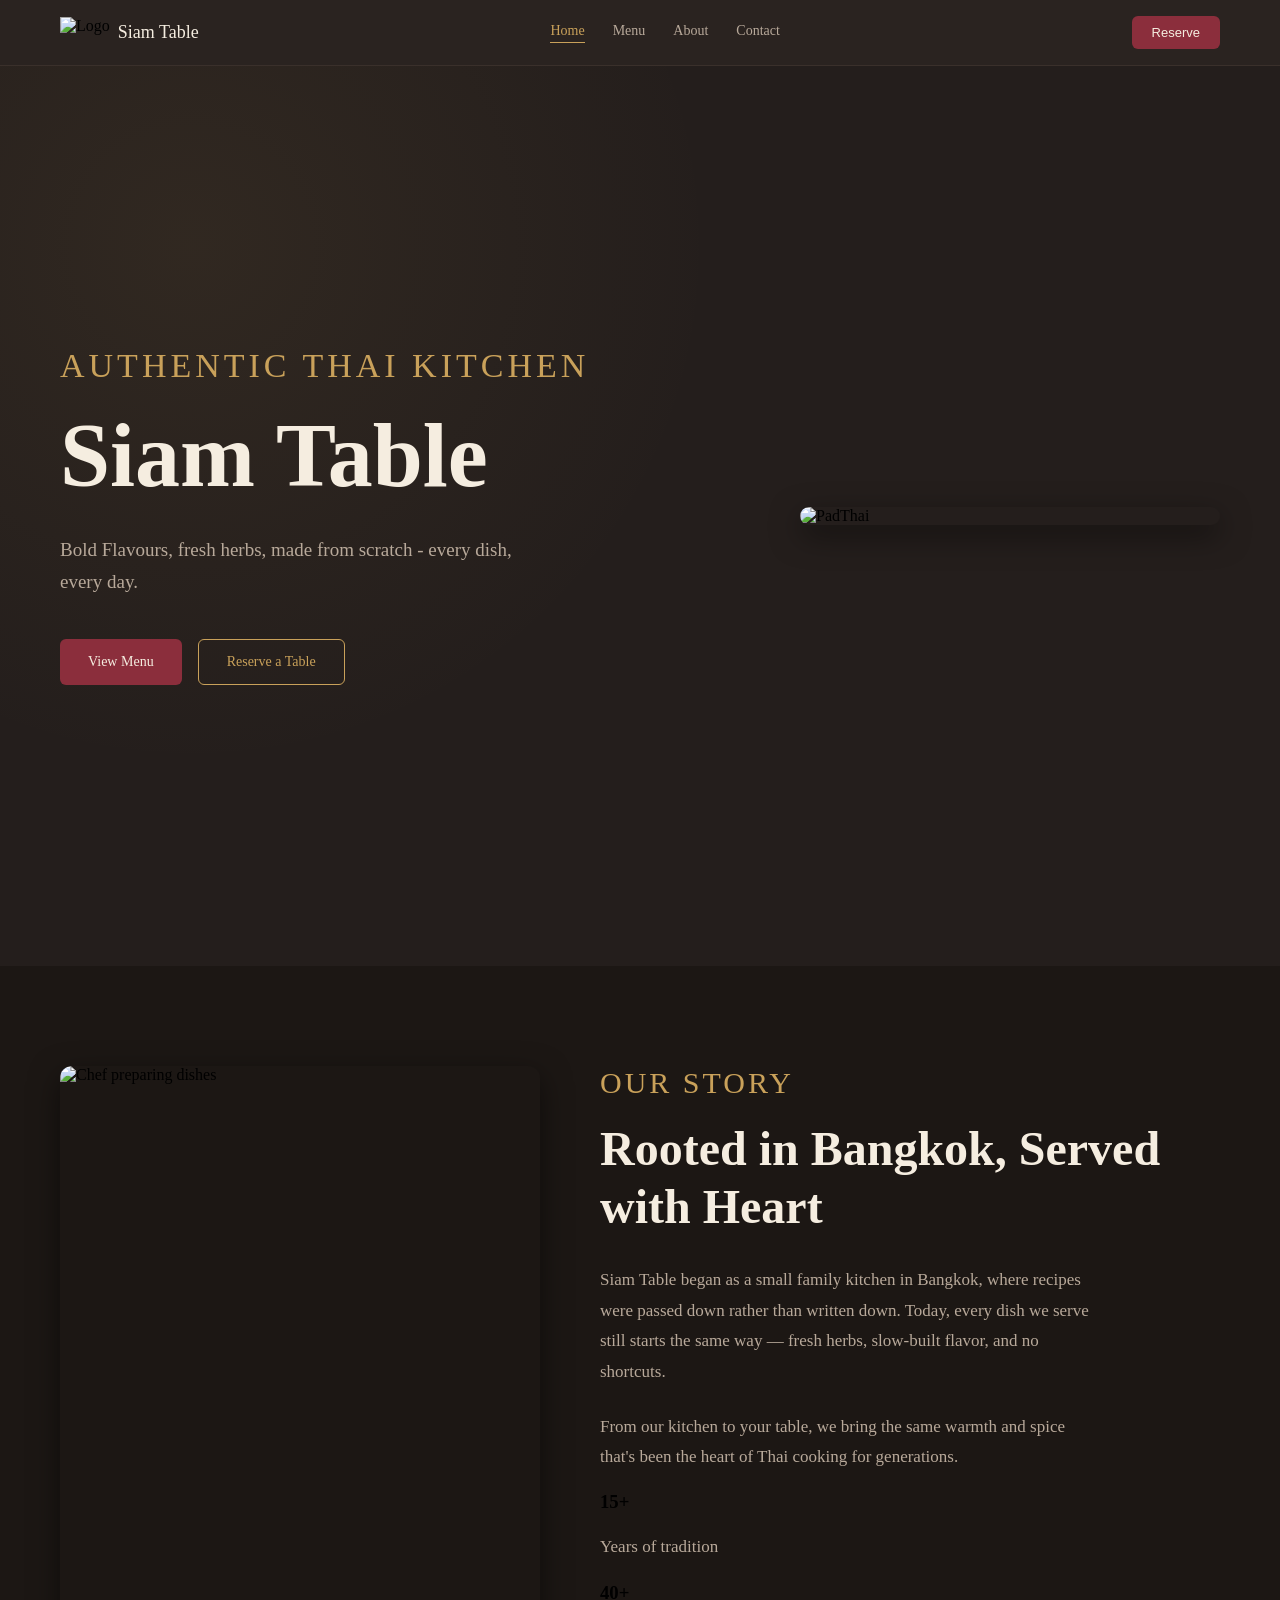
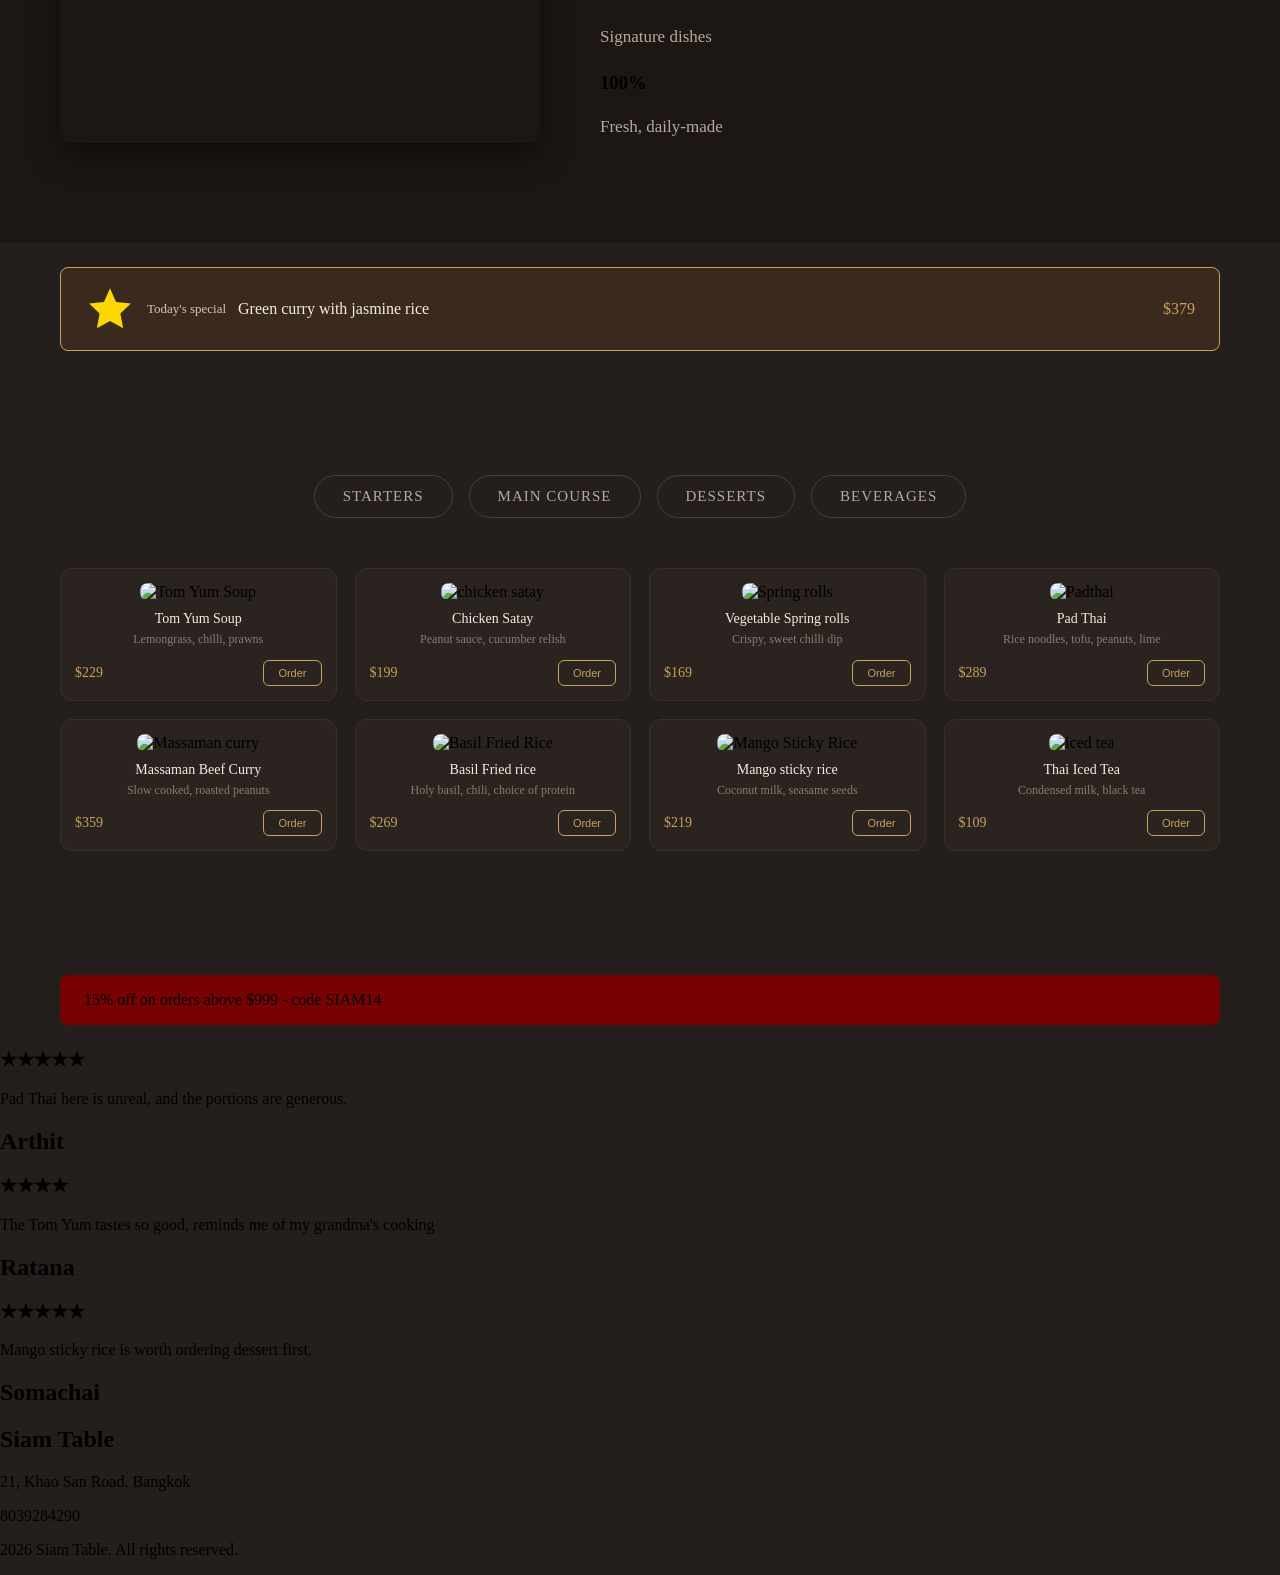
==== index.html @ a99e713a "Rename Skeleton.html to index.html" ====
<!DOCTYPE html>
<html lang="en">
<head>
    <meta charset="UTF-8">
    <meta name="viewport" content="width=device-width, initial-scale=1.0">
    <title>Siam Table</title>
    <link rel="stylesheet" href="style.css">
      <link rel="stylesheet" href="https://cdn.jsdelivr.net/npm/@tabler/icons-webfont@latest/tabler-icons.min.css">
      
</head>

<body>
    <header class="top-ribbon">
    <div class="logo">
    <img src="Logo.png" alt="Logo" class="logo-img">
    <span>Siam Table</span>
  </div>

  <nav class="nav-links">
    <a href="#homepage" class="active">Home</a>
    <a href="#Menu">Menu</a>
    <a href="#about">About</a>
    <a href="#contact">Contact</a>
  </nav>

  <button class="reserve-btn">Reserve</button>
</header>
    <section id="homepage" class="homepage-section">
    <div class="homepage-content">
       <h2>Authentic Thai Kitchen</h2>
    <h1>Siam Table</h1>
    <p>Bold Flavours, fresh herbs, made from scratch -
         every dish, every day.</p>
    <div class="CTA-buttons">
    <button class="View">View Menu</button>
    <button class="reservation">Reserve a Table</button>
    </div>
    </div>
    <div class="homepage-image">
    <img src="Padthai.jpg" alt="PadThai" class="Padthai-img">
    </div>
   </section>

   <section id="about" class="about-section">
    <div class="about-image">
        <img src="" alt="Chef preparing dishes" class="about-img">
    </div>
    <div class="about-content">
        <h2>Our Story</h2>
        <h1>Rooted in Bangkok, Served with Heart</h1>
        <p>
      Siam Table began as a small family kitchen in Bangkok, where recipes
      were passed down rather than written down. Today, every dish we serve
      still starts the same way — fresh herbs, slow-built flavor, and no
      shortcuts.
    </p>
    <p>
      From our kitchen to your table, we bring the same warmth and spice
      that's been the heart of Thai cooking for generations.
    </p>

    <div class="about-stats">
      <div class="stat">
        <h3>15+</h3>
        <p>Years of tradition</p>
      </div>
      <div class="stat">
        <h3>40+</h3>
        <p>Signature dishes</p>
      </div>
      <div class="stat">
        <h3>100%</h3>
        <p>Fresh, daily-made</p>
      </div>
    </div>
  </div>
</section>
    </div>
   </section>
<section id="specials" class="specials-section">
     <svg width="50" height="50" viewBox="0 0 24 24" fill="gold" xmlns="http://www.w3.org/2000/svg">
  <path d="M12 2L14.9 8.6L22 9.3L17 14.1L18.3 21.2L12 17.8L5.7 21.2L7 14.1L2 9.3L9.1 8.6L12 2Z"/>
</svg>
<h2>Today's special</h2>
<h2>Green curry with jasmine rice</h2>
<h2>$379</h2>
</section>

<section id="Menu" class="Menu-section">
    
    <div class="menu-tabs">
    <button>Starters</button>
    <button>Main course</button>
    <button>Desserts</button>
    <button>Beverages</button>
    </div>
   
    <div class="menu-grid">
    <article class="food-card">
    <img src="https://thai-foodie.com/wp-content/uploads/2025/02/chicken-tom-yum-soup-bowl.jpg" alt="Tom Yum Soup">
    <h2>Tom Yum Soup</h2>
    <p>Lemongrass, chilli, prawns</p>
    <div class="card-footer">
    <h3>$229</h3>
    <button class="order-btn">Order</button>
    </div>
    </article>
    
    <article class="food-card">
    <img src="https://www.eatyourselfskinny.com/wp-content/uploads/2023/08/chicken-skewers-5-scaled.jpg" alt="chicken satay">
    <h2>Chicken Satay</h2>
    <p>Peanut sauce, cucumber relish</p>
    <div class="card-footer">
    <h3>$199</h3>
    <button class="order-btn">Order</button>
    </div>
    </article>
    
    <article class="food-card">
    <img src="https://dww3ueizok6z0.cloudfront.net/food/banner/451-405c8e175a073c841b82cd22920f66b3187301c5" alt="Spring rolls">
    <h2>Vegetable Spring rolls</h2>
    <p>Crispy, sweet chilli dip</p>
    <div class="card-footer">
    <h3>$169</h3>
    <button class="order-btn">Order</button>
    </div>
    </article>

   <article class="food-card">
   <img src="https://upload.wikimedia.org/wikipedia/commons/3/39/Phat_Thai_kung_Chang_Khien_street_stall.jpg?utm_source=en.wikipedia.org&utm_campaign=index&utm_content=original" alt="Padthai">
    <h2>Pad Thai</h2>
    <p>Rice noodles, tofu, peanuts, lime</p>
    <div class="card-footer">
    <h3>$289</h3>
    <button class="order-btn">Order</button>
    </div>
    </article>
    
    <article class="food-card">
        <img src="https://www.wenthere8this.com/wp-content/uploads/2022/10/beef-massaman-curry-8.jpg" alt="Massaman curry">
        <h2>Massaman Beef Curry</h2>
        <p>Slow cooked, roasted peanuts</p>
        <div class="card-footer">
            <h3>$359</h3>
            <button class="order-btn">Order</button>
        </div>
    </article>

     <article class="food-card">
        <img src="https://ministryofcurry.com/wp-content/uploads/2020/09/Thai-basil-fried-rice_-3.jpg" alt="Basil Fried Rice">
        <h2>Basil Fried rice</h2>
        <p>Holy basil, chili, choice of protein</p>
        <div class="card-footer">
            <h3>$269</h3>
            <button class="order-btn">Order</button>
        </div>
     </article>

     <article class="food-card">
        <img src="https://silkroadrecipes.com/wp-content/uploads/2025/07/Thai-Mango-Sticky-Rice-6.jpg" alt="Mango Sticky Rice">
    <h2>Mango sticky rice</h2>
  <p>Coconut milk, seasame seeds</p>
  <div class="card-footer">
<h3>$219</h3>
<button class="order-btn">Order</button>
  </div>
</article>

<article class="food-card">
    <img src="https://encrypted-tbn0.gstatic.com/images?q=tbn:ANd9GcQhag4dlRvs_SMSBzEhgktXbC1-Cd-tcL9OU2HSnXe9vQ9C_zMHbdUE3Hw&s=10" alt="iced tea">
    <h2>Thai Iced Tea</h2> 
    <p>Condensed milk, black tea</p>
    <div class="card-footer">
        <h3>$109</h3>
        <button class="order-btn">Order</button>
    </div>
</article>
    </div>

</section>

<section id="discount" class="discount-section">
    <p>15% off on orders above $999 - code SIAM14</p>
</section>

<section id="reviews" class="review-section">
    <article class="review-card">
        <h3>★★★★★</h3>
        <p>Pad Thai here is unreal, and the portions are generous.</p>
        <h2>Arthit</h2>
    </article>
    <article class="review-card">
        <h3>★★★★</h3>
        <p>The Tom Yum tastes so good, reminds me of my grandma's cooking</p>
        <h2>Ratana</h2>
    </article>
    <article class="review-card">
        <h3>★★★★★</h3>
        <p>Mango sticky rice is worth ordering dessert first.</p>
        <h2>Somachai</h2>
</article>
</section>

<section id="contact" class="contact-section">
    <footer class="site-footer">
    <div class="footer-contact">
    
    <h2>Siam Table</h2>
    <p>21, Khao San Road, Bangkok</p>
    <p>8039284290</p>
    </div>
    <div class="footer-socials">

    </div>
    </footer>
</section>

<p class="footer-copyright">2026 Siam Table. All rights reserved.</p>
</body>
</html>
---- style.css ----
html, body {
  margin: 0;
  padding: 0;
  width: 100%;
  background-color: #241E1C;
}

* {
  box-sizing: border-box;
}


.homepage-section{
    display:flex;
    justify-content: space-between;
    align-items: center;
    background-color: #241e1c;
    gap: 40px;
    padding: 60px;
    flex-wrap: wrap;
    min-height: 100vh;
}
.homepage-content{
    flex: 1.2;
    min-width: 280px;
    flex-direction: column;
    justify-content: center;
    align-items: flex-start;
    text-align: left;
    display: flex;
}

.homepage-content h2{
    font-size: 34px;
    letter-spacing: 4px;
    text-transform: uppercase;
    color: #c9a15a;
    font-weight: 500;
    margin: 0 0 24px; 
}
.homepage-content h1{
    font-size:  90px;
    font-weight: 700;
    font-family: 'Playfair Display', serif;
    color: #f5ede0;
    margin: 0 0 30px;
  
    line-height: 1.05;
}
.homepage-content p{
    font-size: 19px;
    line-height: 1.7;
    margin: 0 0 40px;
    color: #b8a99a;
    max-width: 480px;
}
.CTA-buttons{
    display: flex;
    gap: 16px;
    flex-wrap: wrap;
}
.View,
.reservation{
  padding: 14px 28px;
  font-size: 14px;
  font-weight: 500;
  border-radius: 6px;
  cursor: pointer;
  transition: transform 0.2s ease, box-shadow 0.2s ease;
  font-family: inherit;
}
.View {
  background-color: #8B2E3C;
  color: #F5EDE0;
  border: none;
}

.View:hover {
  transform: translateY(-2px);
  box-shadow: 0 6px 16px rgba(139, 46, 60, 0.4);
}

.reservation:hover {
  background-color: #C9A15A;
  color: #241E1C;
}
.reservation {
  background-color: transparent;
  color: #C9A15A;
  border: 1px solid #C9A15A;
}


.homepage-image{
  flex: 1;
  min-width: 280px;
  max-width: 420px;
  display: flex;
  justify-content: center;
}

.Padthai-img{
    width: 100%;
  
  height: 100%;
  object-fit: cover;
  border-radius: 12px;
  box-shadow: 0 10px 30px rgba(0, 0, 0, 0.5);
}

.homepage-stats{
    display: flex;
    gap: 40px;
    margin-top: 40px;
}
.homepage-stats div{
    display: flex;
    flex-direction: column;
}
.homepage-stats strong{
    font-size: 28px;
    color: #c9a15a;
    font-family: 'Playfair Display', serif;
}
.homepage-stats span{
    font-size: 13px;
    color: #b8a99a;
    text-transform: uppercase;
    letter-spacing: 1px;
}
.homepage-section{
    background: 
      radial-gradient(circle at 15% 20%, rgba(201,161,90,0.08), transparent 40%),
      #241e1c;
}

.about-section {
    display: flex;
    justify-content: space-between;
    align-items: center;
    background-color: #1c1714;
    gap: 60px;
    padding: 100px 60px;
    flex-wrap: wrap;
}

.about-image {
    flex: 1;
    min-width: 280px;
    max-width: 480px;
    display: flex;
    justify-content: center;
    align-self: stretch;
}

.about-img {
    width: 100%;
    height: 100%;
    object-fit: cover;
    border-radius: 12px;
    box-shadow: 0 10px 30px rgba(0, 0, 0, 0.5);
}

.about-content {
    flex: 1.2;
    min-width: 280px;
    display: flex;
    flex-direction: column;
    justify-content: center;
    align-items: flex-start;
    text-align: left;
}

.about-content h2 {
    font-size: 30px;
    letter-spacing: 3px;
    text-transform: uppercase;
    color: #c9a15a;
    font-weight: 500;
    margin: 0 0 20px;
}

.about-content h1 {
    font-size: 48px;
    font-weight: 700;
    font-family: 'Playfair Display', serif;
    color: #f5ede0;
    margin: 0 0 30px;
    line-height: 1.2;
}

.about-content p {
    font-size: 17px;
    line-height: 1.8;
    margin: 0 0 24px;
    color: #b8a99a;
    max-width: 500px;
}

.about-content p:last-of-type {
    margin-bottom: 0;
}
.specials-section {
  display: flex;
  align-items: center;
  gap: 12px;
  margin: 24px 60px;
  padding: 16px 24px;
  background-color: #3A2A1E;
  border: 1px solid #C9A15A;
  border-radius: 8px;
  flex-wrap: wrap;
}

.specials-section h2 {
  margin: 0;
  font-weight: 500;
}

.specials-section h2:nth-of-type(1) {
  font-size: 13px;
  color: #D9C6A8;
}

.specials-section h2:nth-of-type(2) {
  font-size: 16px;
  color: #F5EDE0;
}

.specials-section h2:nth-of-type(3) {
  font-size: 16px;
  color: #C9A15A;
  margin-left: auto;
}
.Menu-section {
  padding: 40px 60px;
  background-color: #241E1C;
}

.menu-tabs {
  display: flex;
  gap: 8px;
  flex-wrap: wrap;
  margin-bottom: 24px;
}

.tab {
  padding: 8px 18px;
  font-size: 13px;
  border-radius: 20px;
  border: 1px solid #4A3D34;
  background: transparent;
  color: #B8A99A;
  cursor: pointer;
  transition: all 0.2s ease;
}

.tab.active,
.tab:hover {
  background-color: #8B2E3C;
  border-color: #8B2E3C;
  color: #F5EDE0;
}

.menu-grid {
  display: grid;
  grid-template-columns: repeat(4, 1fr);
  gap: 18px;
}

.food-card {
  background-color: #2A2320;
  border: 1px solid #3A302B;
  border-radius: 12px;
  padding: 14px;
  transition: transform 0.2s ease, box-shadow 0.2s ease;
}

.food-card:hover {
  transform: translateY(-4px);
  box-shadow: 0 8px 20px rgba(0, 0, 0, 0.4);
}

.food-card img {
  width: 100%;
  height: 130px;
  object-fit: cover;
  border-radius: 8px;
  margin-bottom: 10px;
}

.food-card h2 {
  font-size: 14px;
  color: #F5EDE0;
  margin: 0 0 4px;
  font-weight: 500;
}

.food-card p {
  font-size: 12px;
  color: #8C7B6F;
  margin: 0 0 12px;
  line-height: 1.4;
}

.card-footer {
  display: flex;
  align-items: center;
  justify-content: space-between;
}

.food-card h3 {
  font-size: 14px;
  color: #C9A15A;
  margin: 0;
  font-weight: 500;
}

.order-btn {
  font-size: 11px;
  padding: 6px 14px;
  border-radius: 6px;
  border: 1px solid #C9A15A;
  background: transparent;
  color: #C9A15A;
  cursor: pointer;
  transition: background-color 0.2s ease, color 0.2s ease;
}

.order-btn:hover {
  background-color: #C9A15A;
  color: #241E1C;
}

@media (max-width: 900px) {
  .menu-grid {
    grid-template-columns: repeat(2, 1fr);
  }
  .Menu-section {
    padding: 32px 24px;
  }
}

@media (max-width: 500px) {
  .menu-grid {
    grid-template-columns: 1fr;
  }
}
.top-ribbon {
  display: flex;
  align-items: center;
  justify-content: space-between;
  padding: 16px 60px;
  background-color: #2A2320;
  border-bottom: 1px solid #3A302B;
  position: sticky;
  top: 0;
  z-index: 100;
}

.logo {
  display: flex;
  align-items: center;
  gap: 8px;
}

.logo-img {
  height: 32px;
  width: auto;
  display: block;
}

.logo span {
  font-size: 18px;
  font-weight: 500;
  color: #F5EDE0;
  font-family: 'Playfair Display', serif;
}

.nav-links {
  display: flex;
  gap: 28px;
}

.nav-links a {
  font-size: 14px;
  color: #B8A99A;
  text-decoration: none;
  position: relative;
  padding-bottom: 4px;
  transition: color 0.2s ease;
}

.nav-links a::after {
  content: "";
  position: absolute;
  left: 0;
  bottom: 0;
  width: 0;
  height: 1px;
  background-color: #C9A15A;
  transition: width 0.2s ease;
}

.nav-links a:hover,
.nav-links a.active {
  color: #C9A15A;
}

.nav-links a:hover::after,
.nav-links a.active::after {
  width: 100%;
}

.reserve-btn {
  padding: 9px 20px;
  font-size: 13px;
  font-weight: 500;
  border-radius: 6px;
  border: none;
  background-color: #8B2E3C;
  color: #F5EDE0;
  cursor: pointer;
  transition: background-color 0.2s ease;
}

.reserve-btn:hover {
  background-color: #A5384A;
}

@media (max-width: 768px) {
  .top-ribbon {
    flex-wrap: wrap;
    padding: 14px 24px;
    gap: 12px;
  }
  .nav-links {
    order: 3;
    width: 100%;
    justify-content: center;
    gap: 20px;
  }
}
.discount-section {
  display: flex;
  align-items: center;
  gap: 12px;
  margin: 24px 60px;
  padding: 16px 24px;
  background-color: #780202;
  border-radius: 8px;
  flex-wrap: wrap;
}

.discount-section p{
  margin: 0;
  font-weight: 500;
}

.Menu-section {
    background-color: #241e1c;
    padding: 100px 60px;
    text-align: center;
}

.menu-tabs {
    display: flex;
    justify-content: center;
    gap: 16px;
    flex-wrap: wrap;
    margin-bottom: 50px;
}

.menu-tabs button {
    background-color: transparent;
    color: #b8a99a;
    border: 1px solid #4a3f38;
    padding: 12px 28px;
    font-size: 15px;
    font-weight: 500;
    letter-spacing: 1px;
    text-transform: uppercase;
    border-radius: 30px;
    cursor: pointer;
    font-family: inherit;
    transition: all 0.3s ease;
}

.menu-tabs button:hover {
    border-color: #c9a15a;
    color: #c9a15a;
}

.menu-tabs button.active {
    background-color: #c9a15a;
    color: #241e1c;
    border-color: #c9a15a;
}
.menu-heading {
    margin-bottom: 60px;
}

.menu-heading h2 {
    font-size: 20px;
    letter-spacing: 3px;
    text-transform: uppercase;
    color: #c9a15a;
    font-weight: 500;
    margin: 0 0 16px;
}

.menu-heading h1 {
    font-size: 44px;
    font-weight: 700;
    font-family: 'Playfair Display', serif;
    color: #f5ede0;
    margin: 0;
    line-height: 1.2;
}
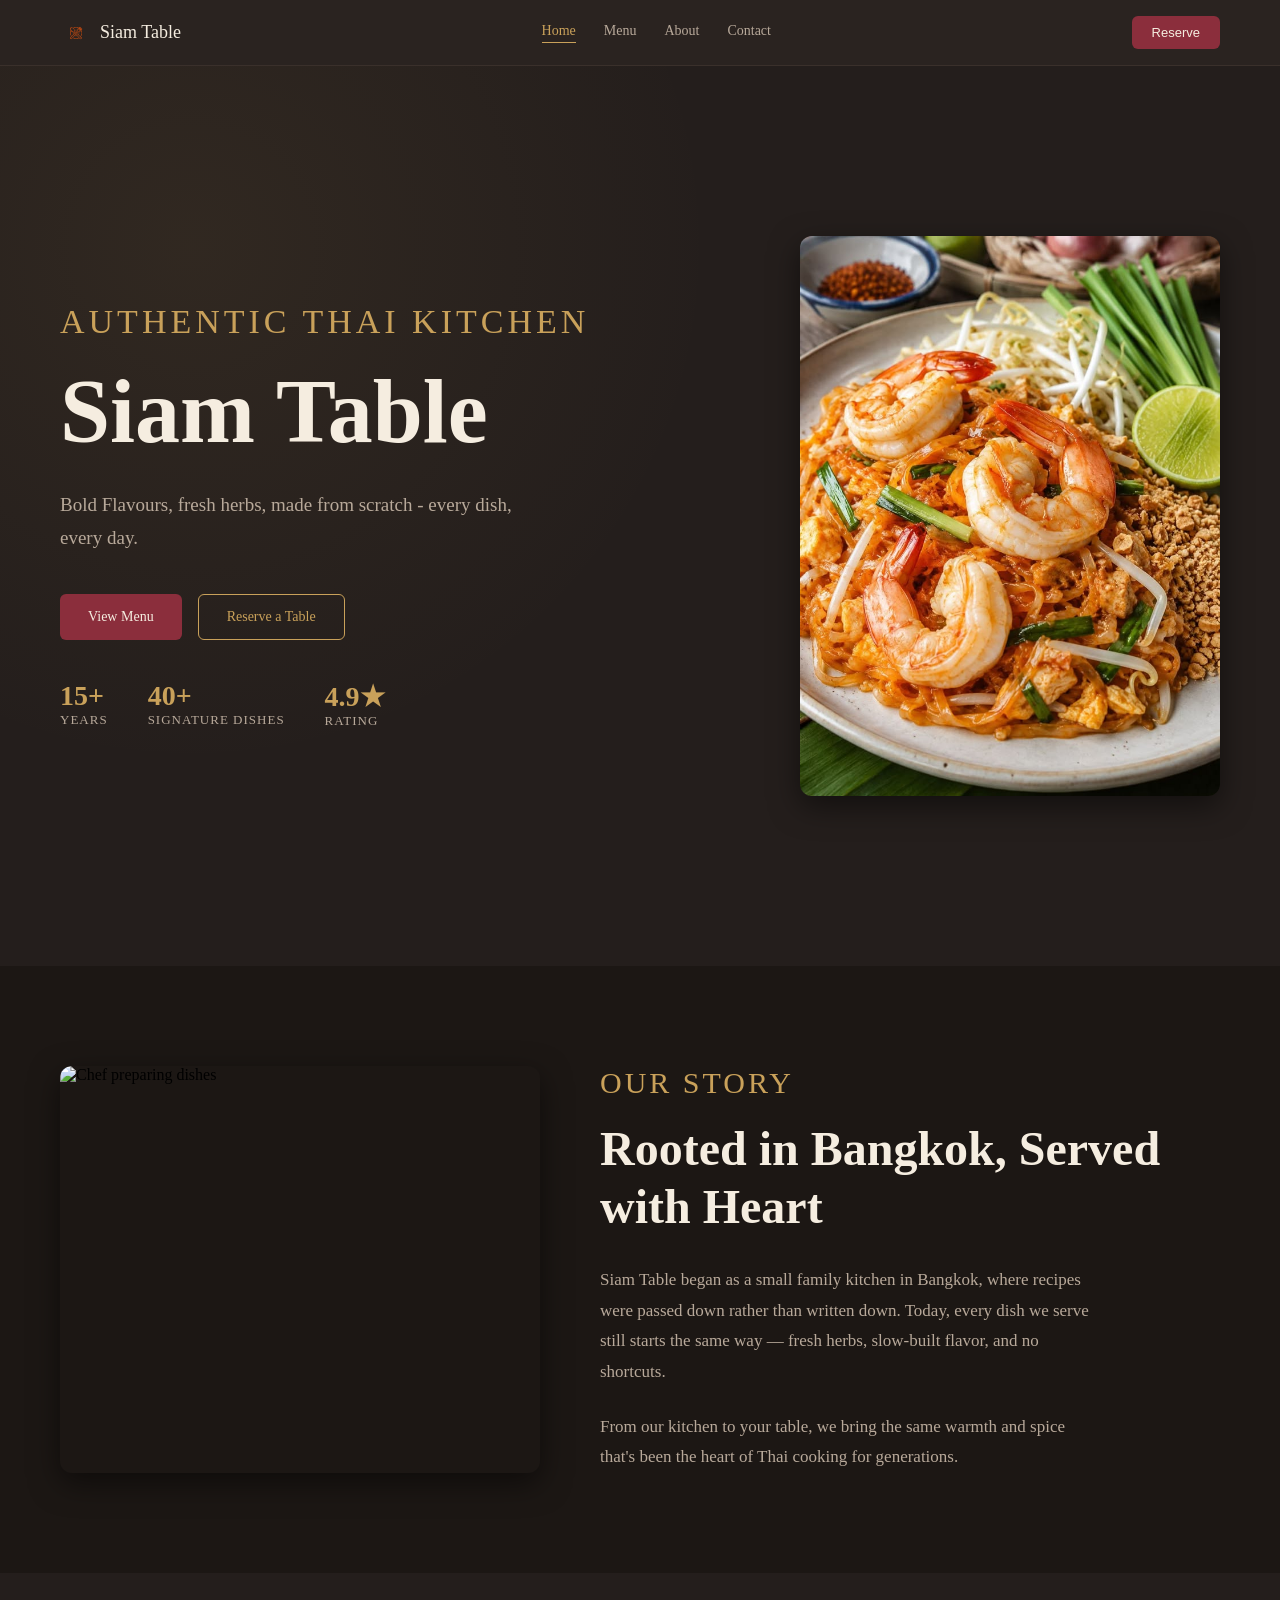
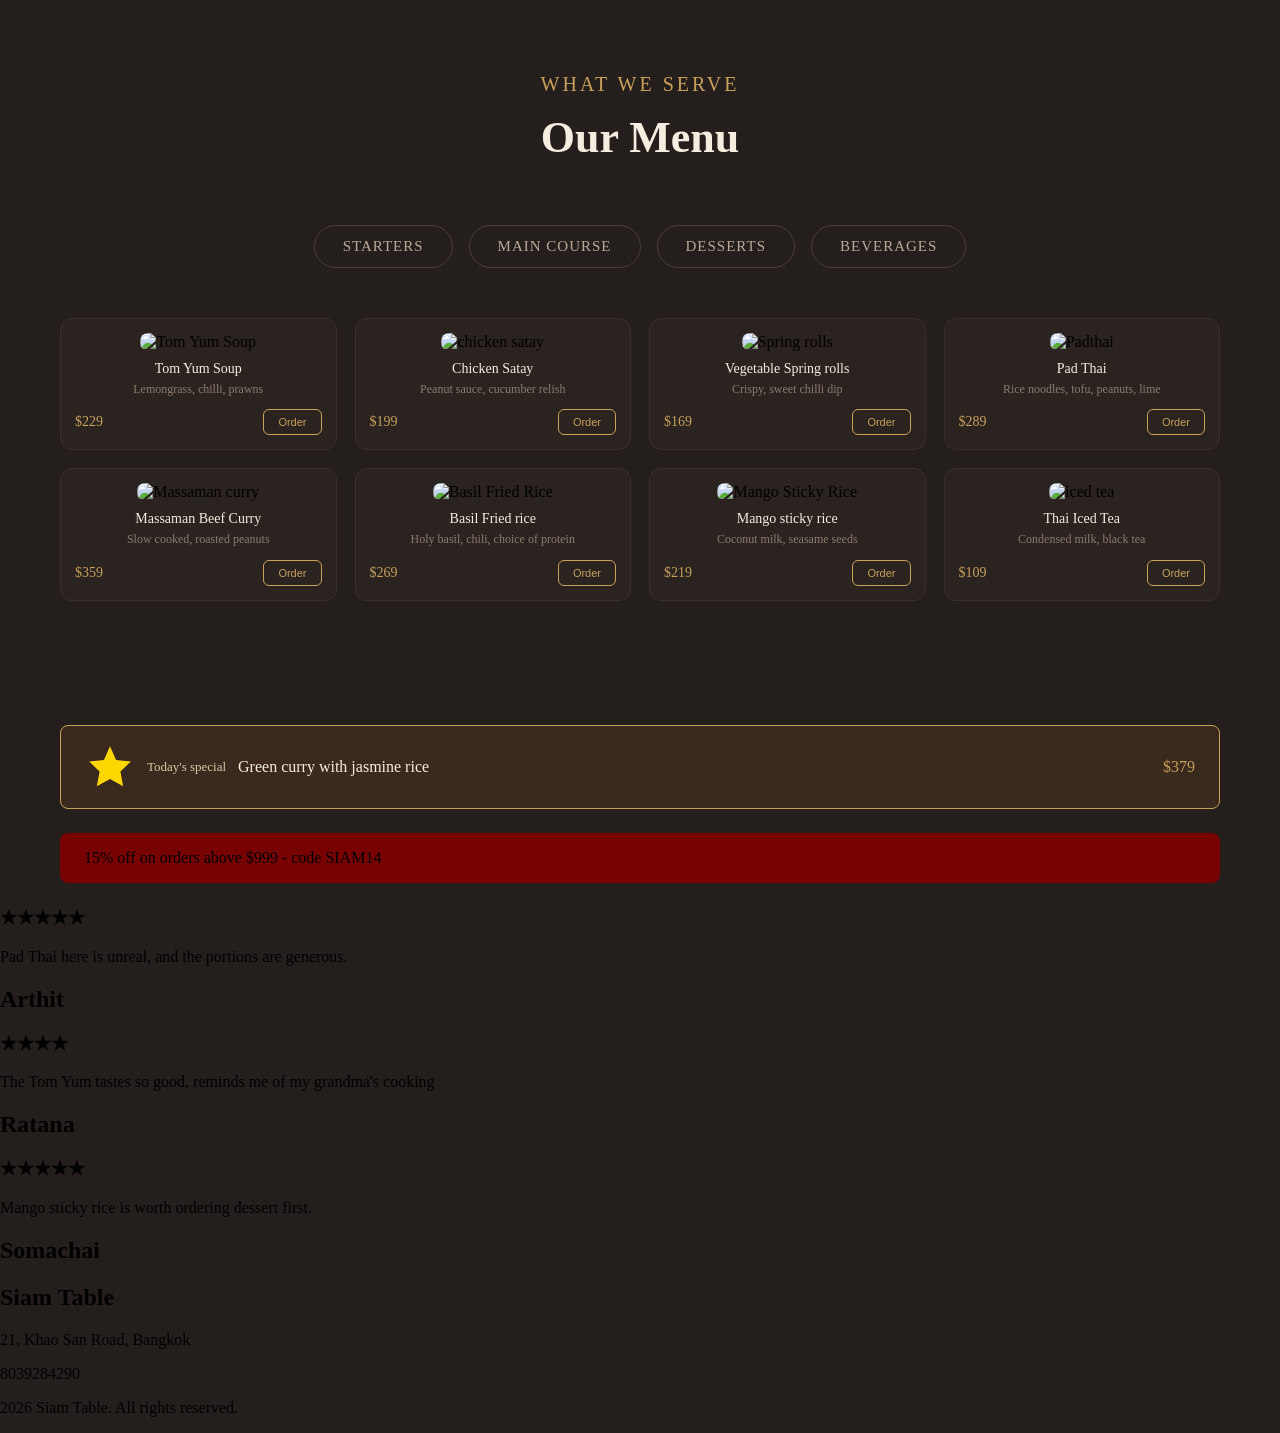
==== commit 82a00394: "Update index.html" ====
--- a/index.html
+++ b/index.html
@@ -34,6 +34,12 @@
     <div class="CTA-buttons">
     <button class="View">View Menu</button>
     <button class="reservation">Reserve a Table</button>
+    </div>
+        <div class="homepage-stats">
+    <div><strong>15+</strong><span>Years</span></div>
+    <div><strong>40+</strong><span>Signature Dishes</span></div>
+    <div><strong>4.9★</strong><span>Rating</span></div>
+    </div>
     </div>
     </div>
     <div class="homepage-image">
@@ -59,34 +65,19 @@
       that's been the heart of Thai cooking for generations.
     </p>
 
-    <div class="about-stats">
-      <div class="stat">
-        <h3>15+</h3>
-        <p>Years of tradition</p>
-      </div>
-      <div class="stat">
-        <h3>40+</h3>
-        <p>Signature dishes</p>
-      </div>
-      <div class="stat">
-        <h3>100%</h3>
-        <p>Fresh, daily-made</p>
-      </div>
-    </div>
+   
   </div>
 </section>
     </div>
    </section>
-<section id="specials" class="specials-section">
-     <svg width="50" height="50" viewBox="0 0 24 24" fill="gold" xmlns="http://www.w3.org/2000/svg">
-  <path d="M12 2L14.9 8.6L22 9.3L17 14.1L18.3 21.2L12 17.8L5.7 21.2L7 14.1L2 9.3L9.1 8.6L12 2Z"/>
-</svg>
-<h2>Today's special</h2>
-<h2>Green curry with jasmine rice</h2>
-<h2>$379</h2>
-</section>
+
 
 <section id="Menu" class="Menu-section">
+
+    <div class="menu-heading">
+        <h2>What We Serve</h2>
+        <h1>Our Menu</h1>
+    </div>
     
     <div class="menu-tabs">
     <button>Starters</button>
@@ -178,6 +169,14 @@
     </div>
 
 </section>
+    <section id="specials" class="specials-section">
+     <svg width="50" height="50" viewBox="0 0 24 24" fill="gold" xmlns="http://www.w3.org/2000/svg">
+  <path d="M12 2L14.9 8.6L22 9.3L17 14.1L18.3 21.2L12 17.8L5.7 21.2L7 14.1L2 9.3L9.1 8.6L12 2Z"/>
+</svg>
+<h2>Today's special</h2>
+<h2>Green curry with jasmine rice</h2>
+<h2>$379</h2>
+</section>
 
 <section id="discount" class="discount-section">
     <p>15% off on orders above $999 - code SIAM14</p>
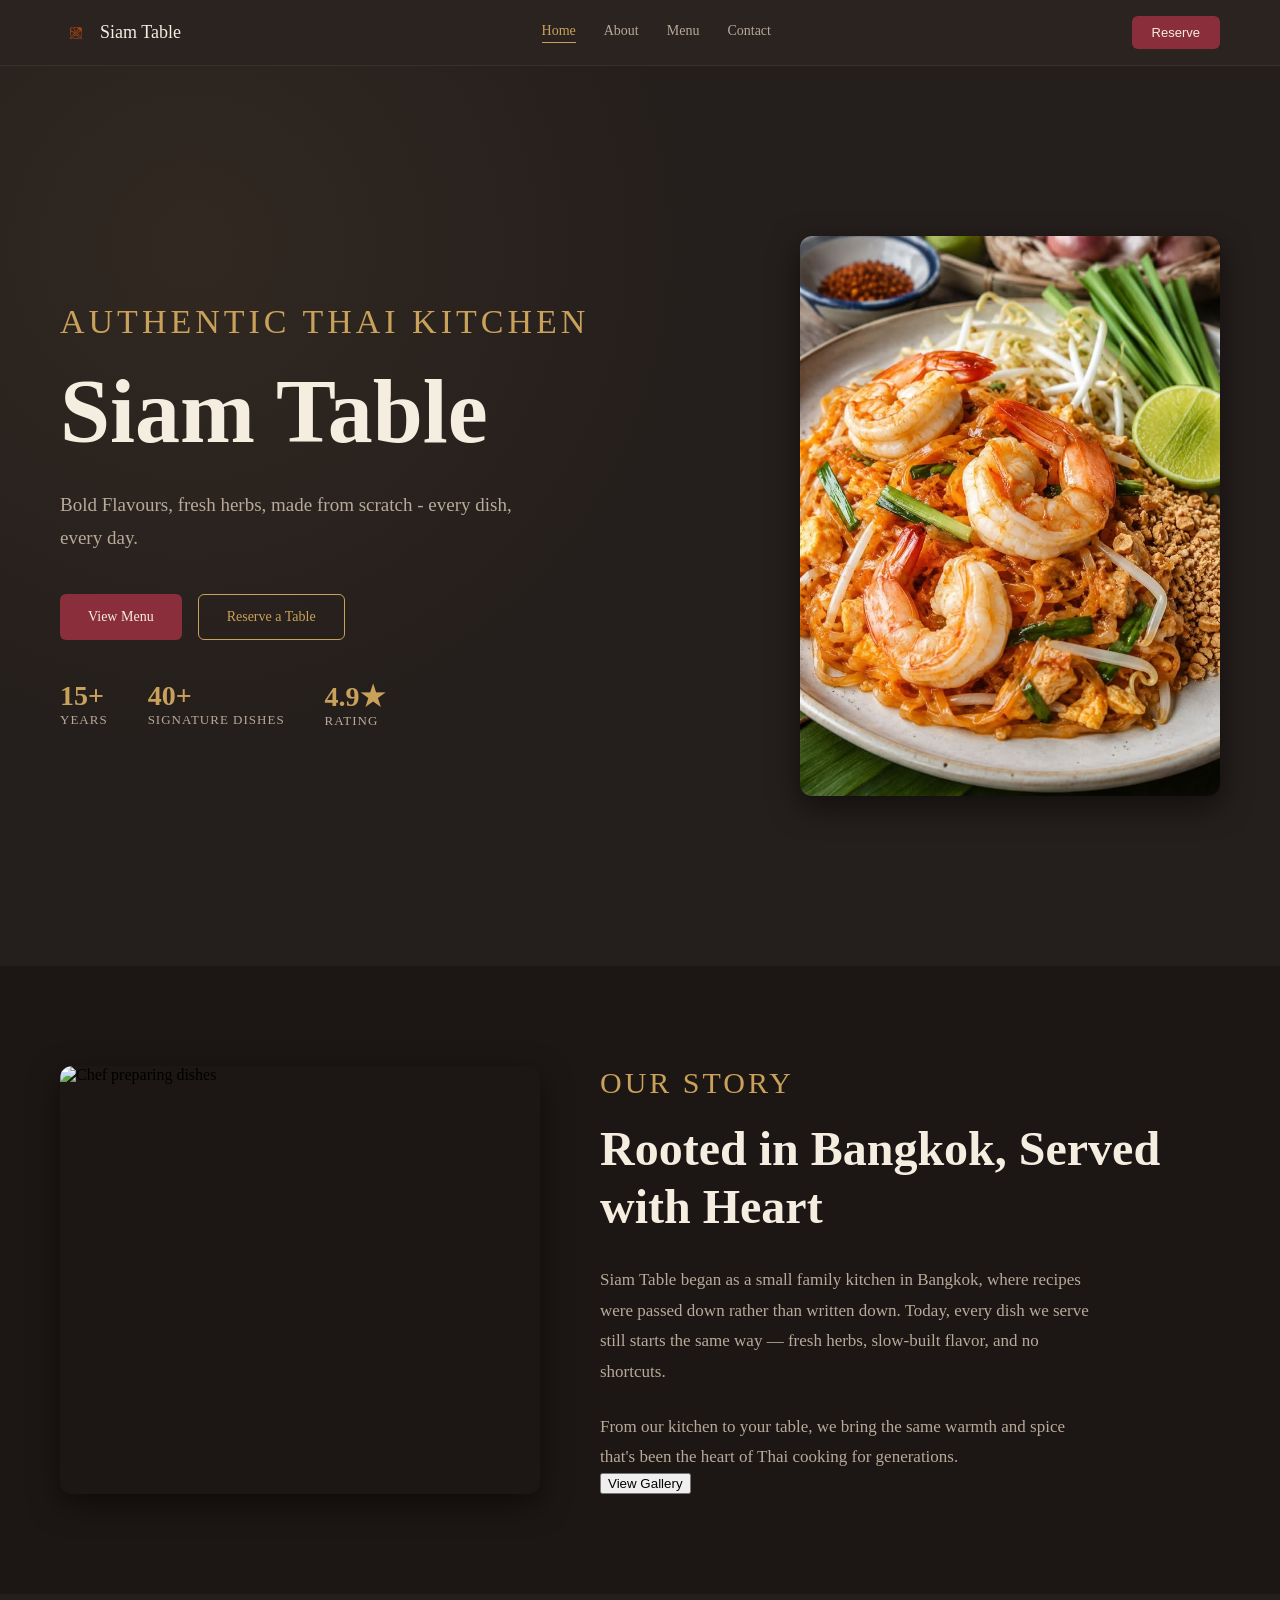
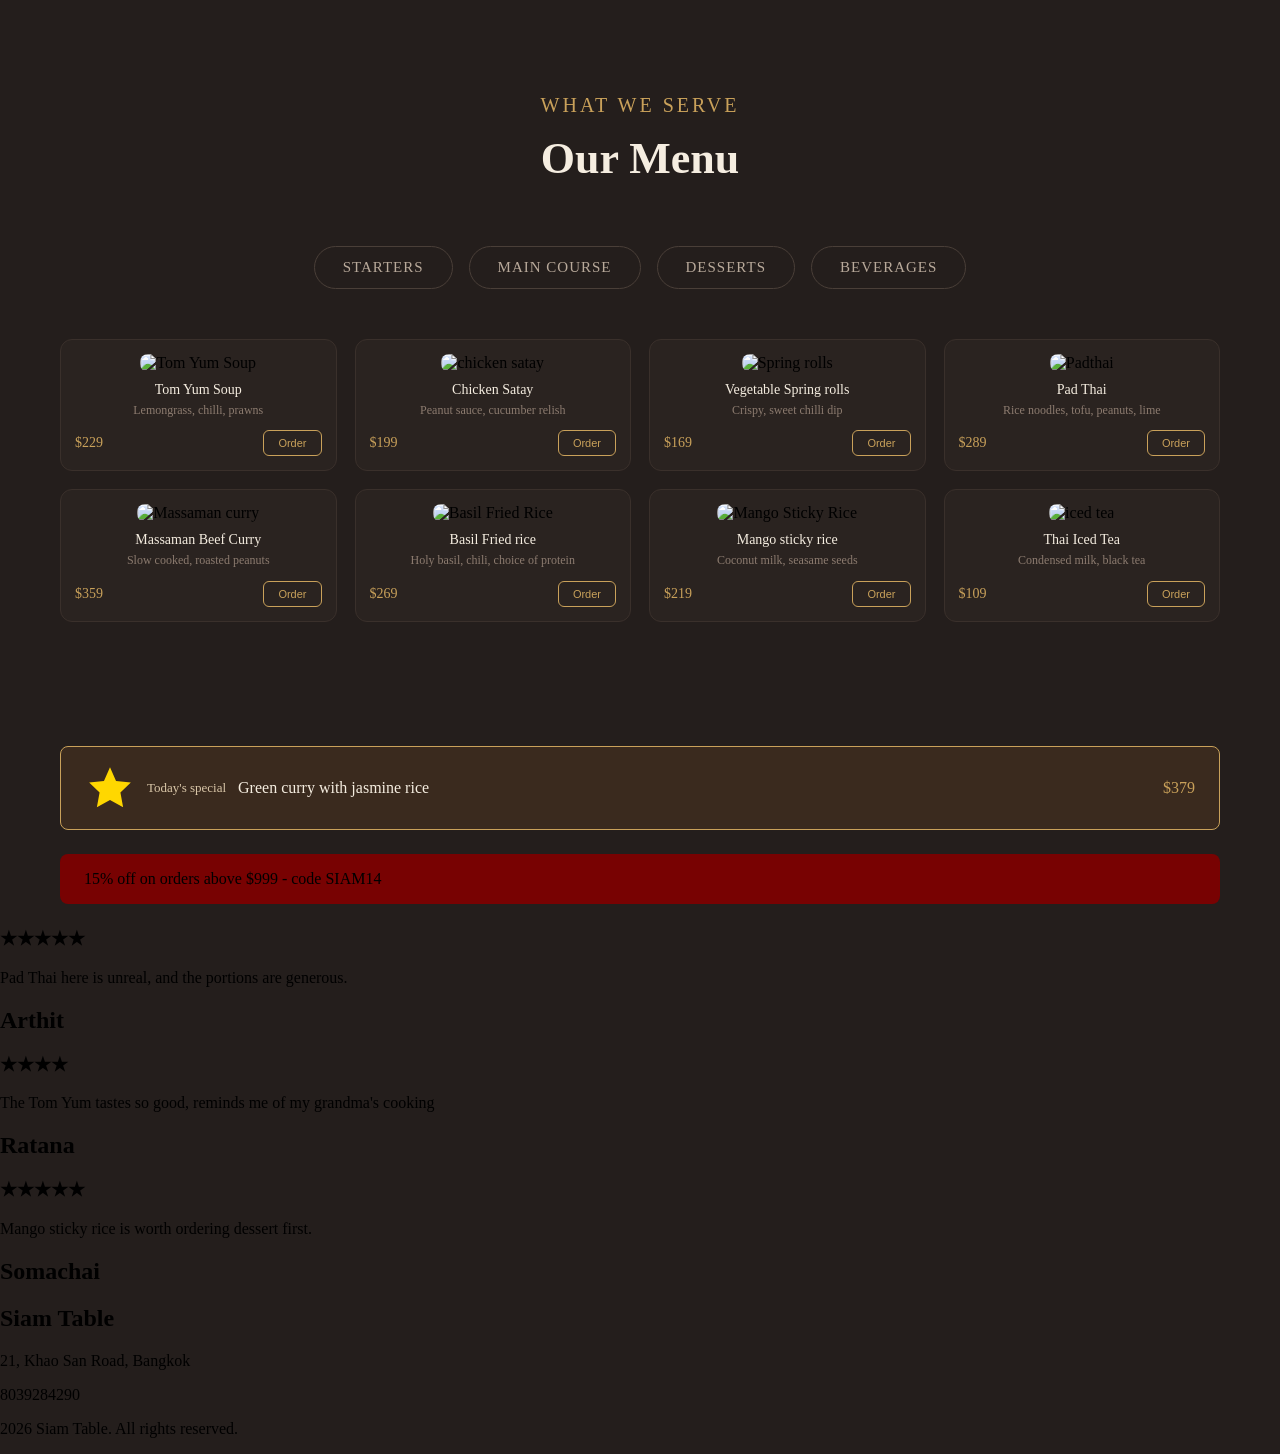
==== commit 88ae97c5: "Update index.html" ====
--- a/index.html
+++ b/index.html
@@ -18,8 +18,8 @@
 
   <nav class="nav-links">
     <a href="#homepage" class="active">Home</a>
+    <a href="#about">About</a>
     <a href="#Menu">Menu</a>
-    <a href="#about">About</a>
     <a href="#contact">Contact</a>
   </nav>
 
@@ -64,6 +64,7 @@
       From our kitchen to your table, we bring the same warmth and spice
       that's been the heart of Thai cooking for generations.
     </p>
+        <button class="history">View Gallery</button>
 
    
   </div>
--- a/style.css
+++ b/style.css
@@ -44,8 +44,7 @@
     font-family: 'Playfair Display', serif;
     color: #f5ede0;
     margin: 0 0 30px;
-  
-    line-height: 1.05;
+   line-height: 1.05;
 }
 .homepage-content p{
     font-size: 19px;
@@ -100,8 +99,7 @@
 }
 
 .Padthai-img{
-    width: 100%;
-  
+  width: 100%;
   height: 100%;
   object-fit: cover;
   border-radius: 12px;
@@ -130,8 +128,8 @@
 }
 .homepage-section{
     background: 
-      radial-gradient(circle at 15% 20%, rgba(201,161,90,0.08), transparent 40%),
-      #241e1c;
+    radial-gradient(circle at 15% 20%, rgba(201,161,90,0.08), transparent 40%),
+    #241e1c;
 }
 
 .about-section {
@@ -516,4 +514,4 @@
     color: #f5ede0;
     margin: 0;
     line-height: 1.2;
-}+}
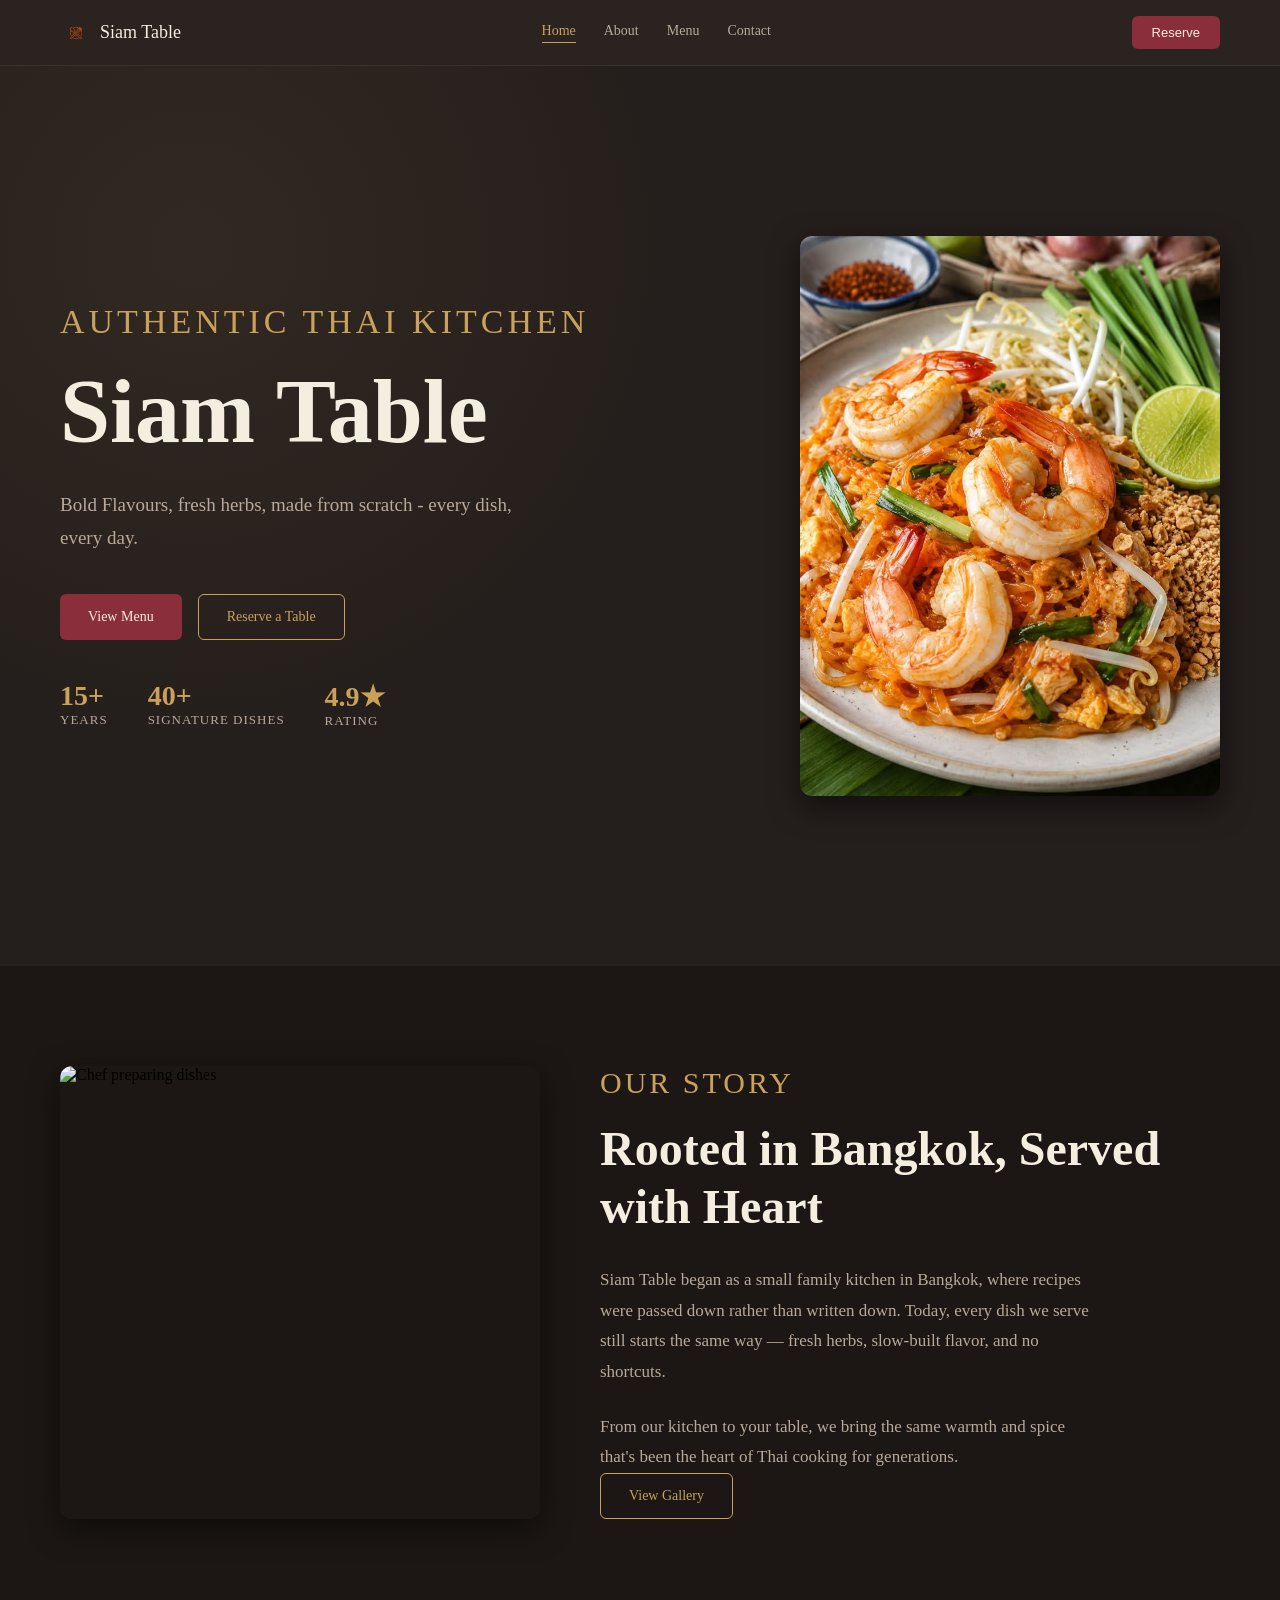
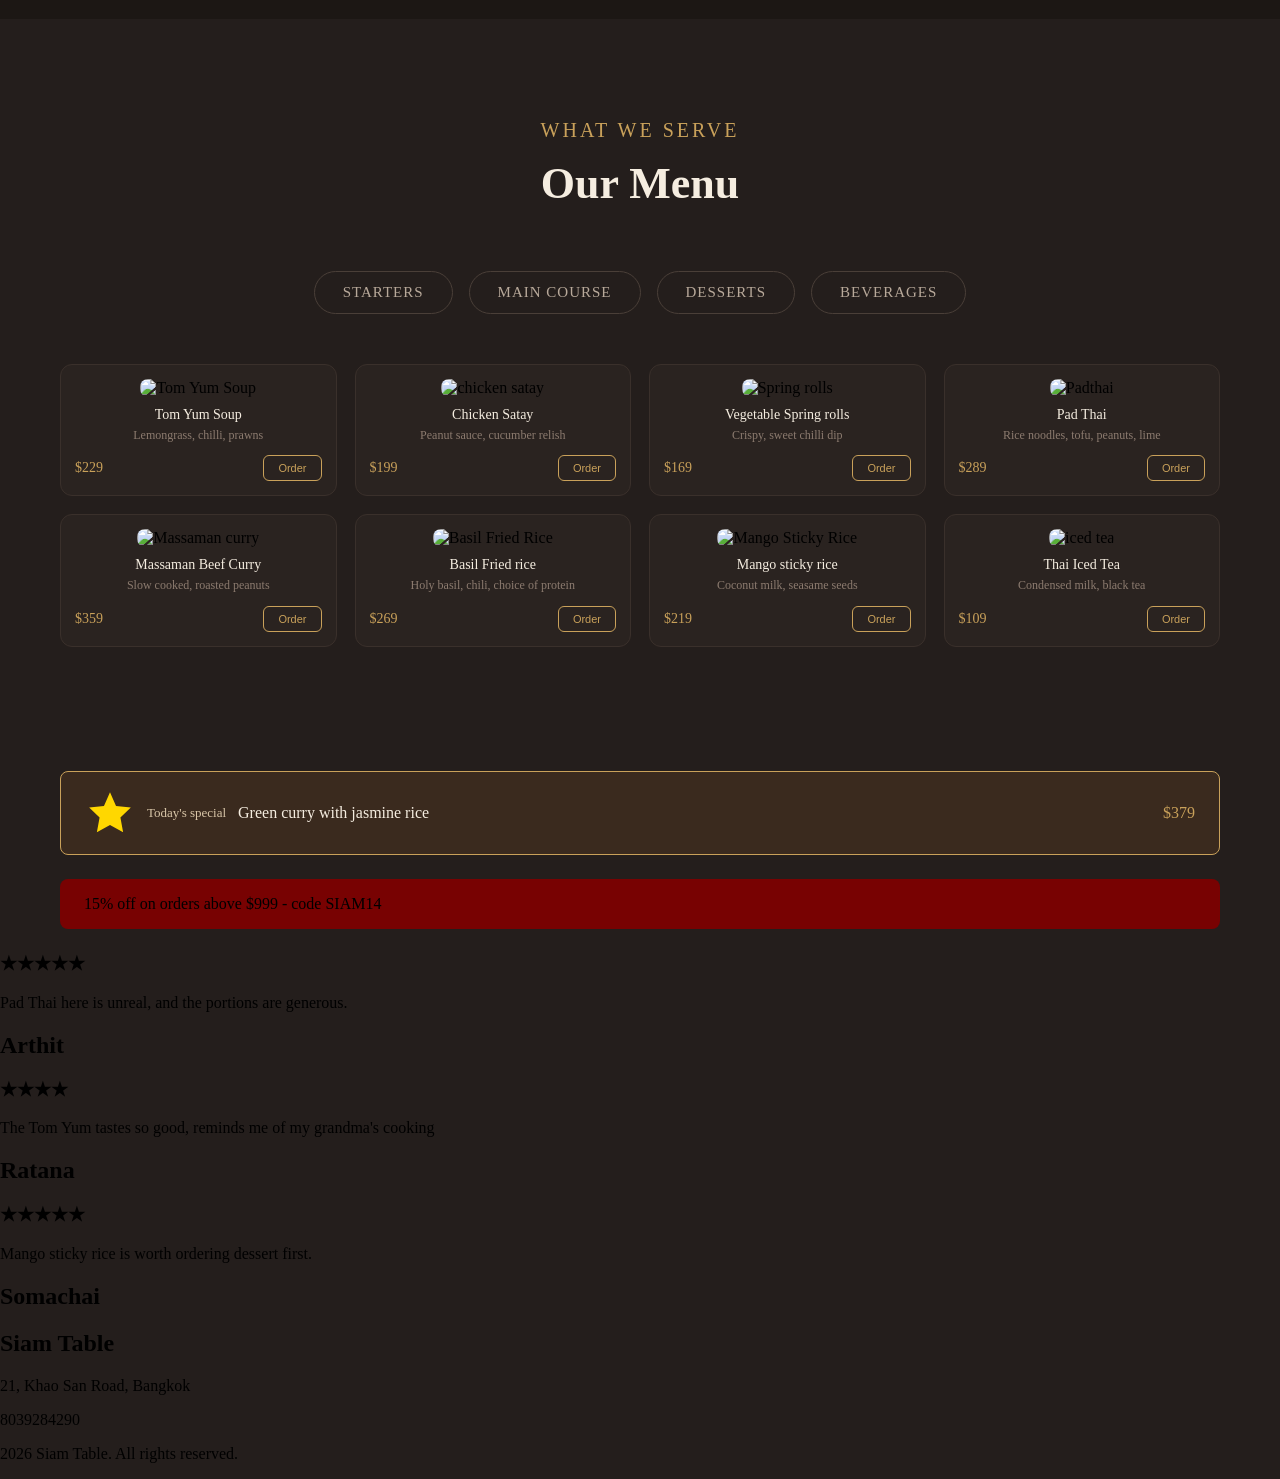
==== commit 587c9c9a: "Update index.html" ====
--- a/index.html
+++ b/index.html
@@ -63,6 +63,7 @@
     <p>
       From our kitchen to your table, we bring the same warmth and spice
       that's been the heart of Thai cooking for generations.
+        
     </p>
         <button class="history">View Gallery</button>
 
--- a/style.css
+++ b/style.css
@@ -89,8 +89,26 @@
   border: 1px solid #C9A15A;
 }
 
-
-.homepage-image{
+.history{
+  background-color: transparent;
+  color: #C9A15A;
+  border: 1px solid #C9A15A;
+  padding: 14px 28px;
+  font-size: 14px;
+  font-weight: 500;
+  border-radius: 6px;
+  cursor: pointer;
+  transition: transform 0.2s ease, box-shadow 0.2s ease;
+  font-family: inherit;
+  display: flex;
+    gap: 16px;
+    flex-wrap: wrap;
+}
+.histoty:hover {
+  background-color: #C9A15A;
+  color: #241E1C;
+}
+  .homepage-image{
   flex: 1;
   min-width: 280px;
   max-width: 420px;
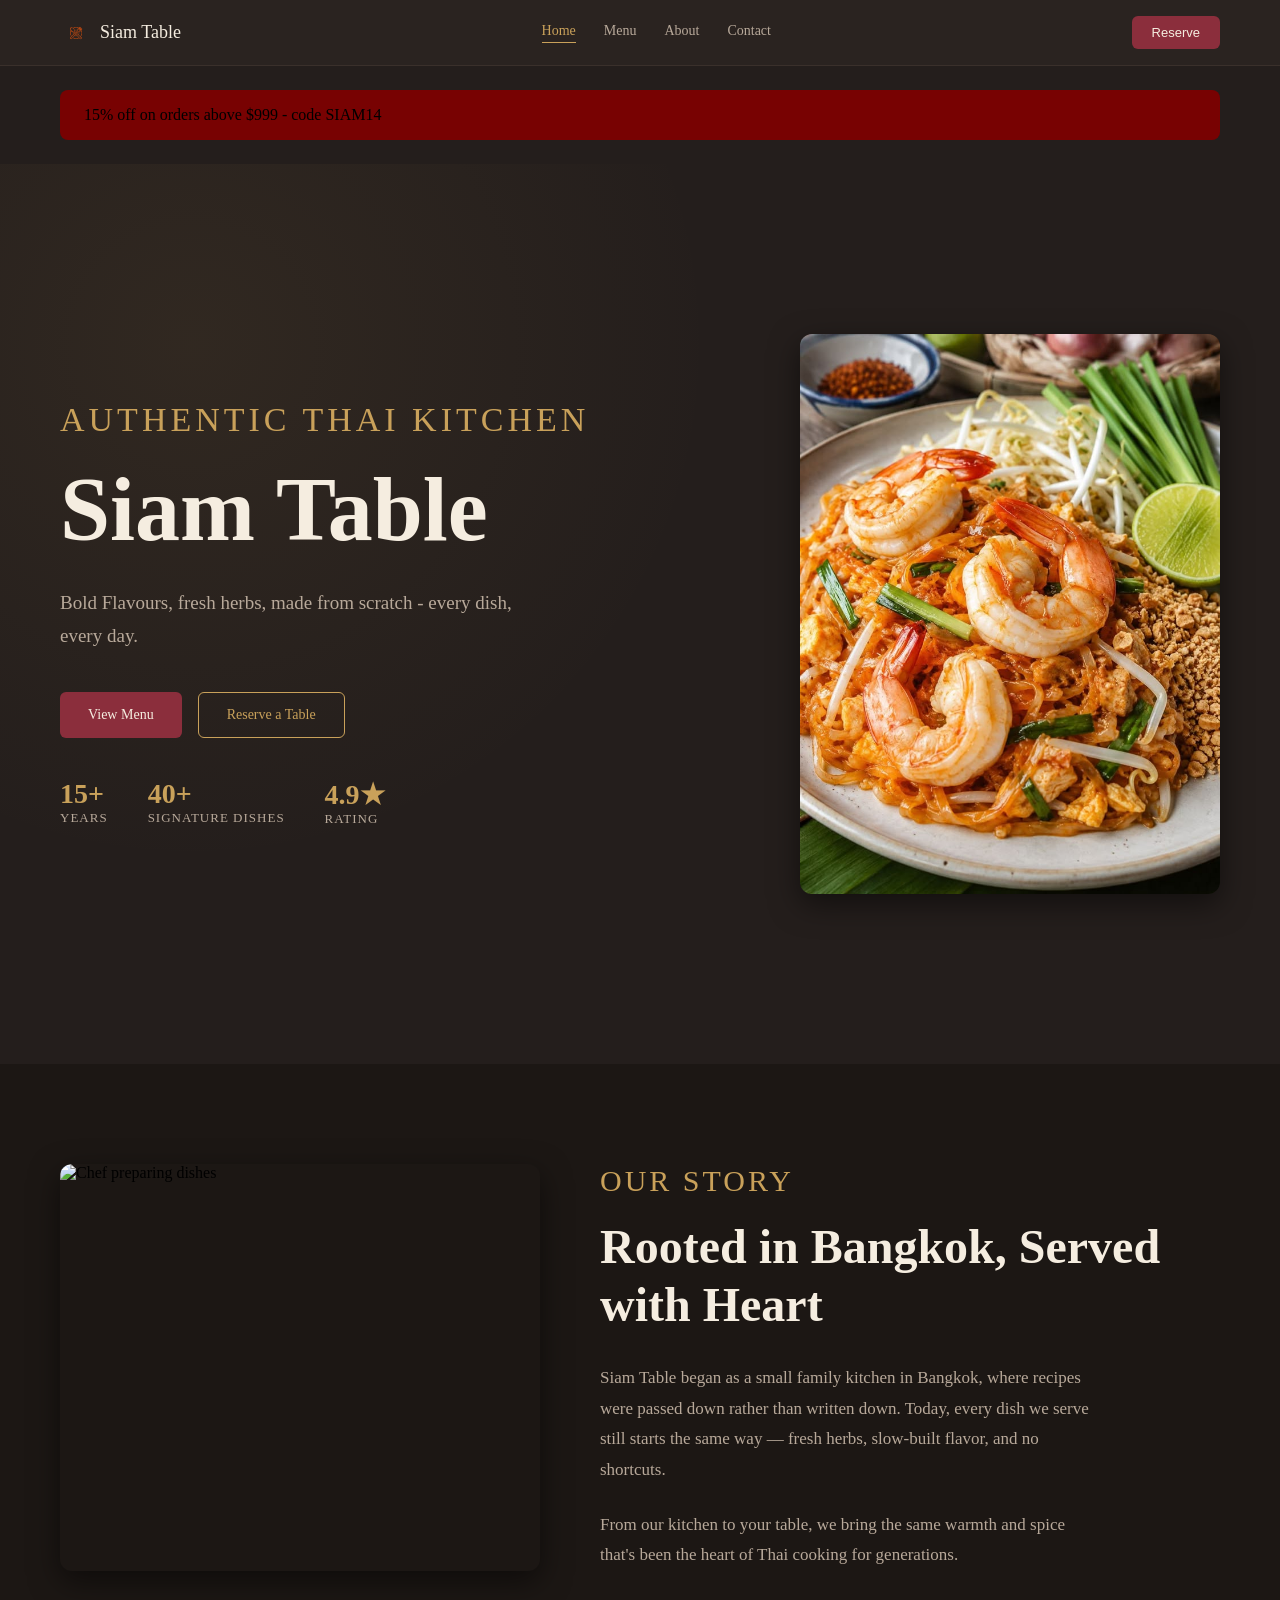
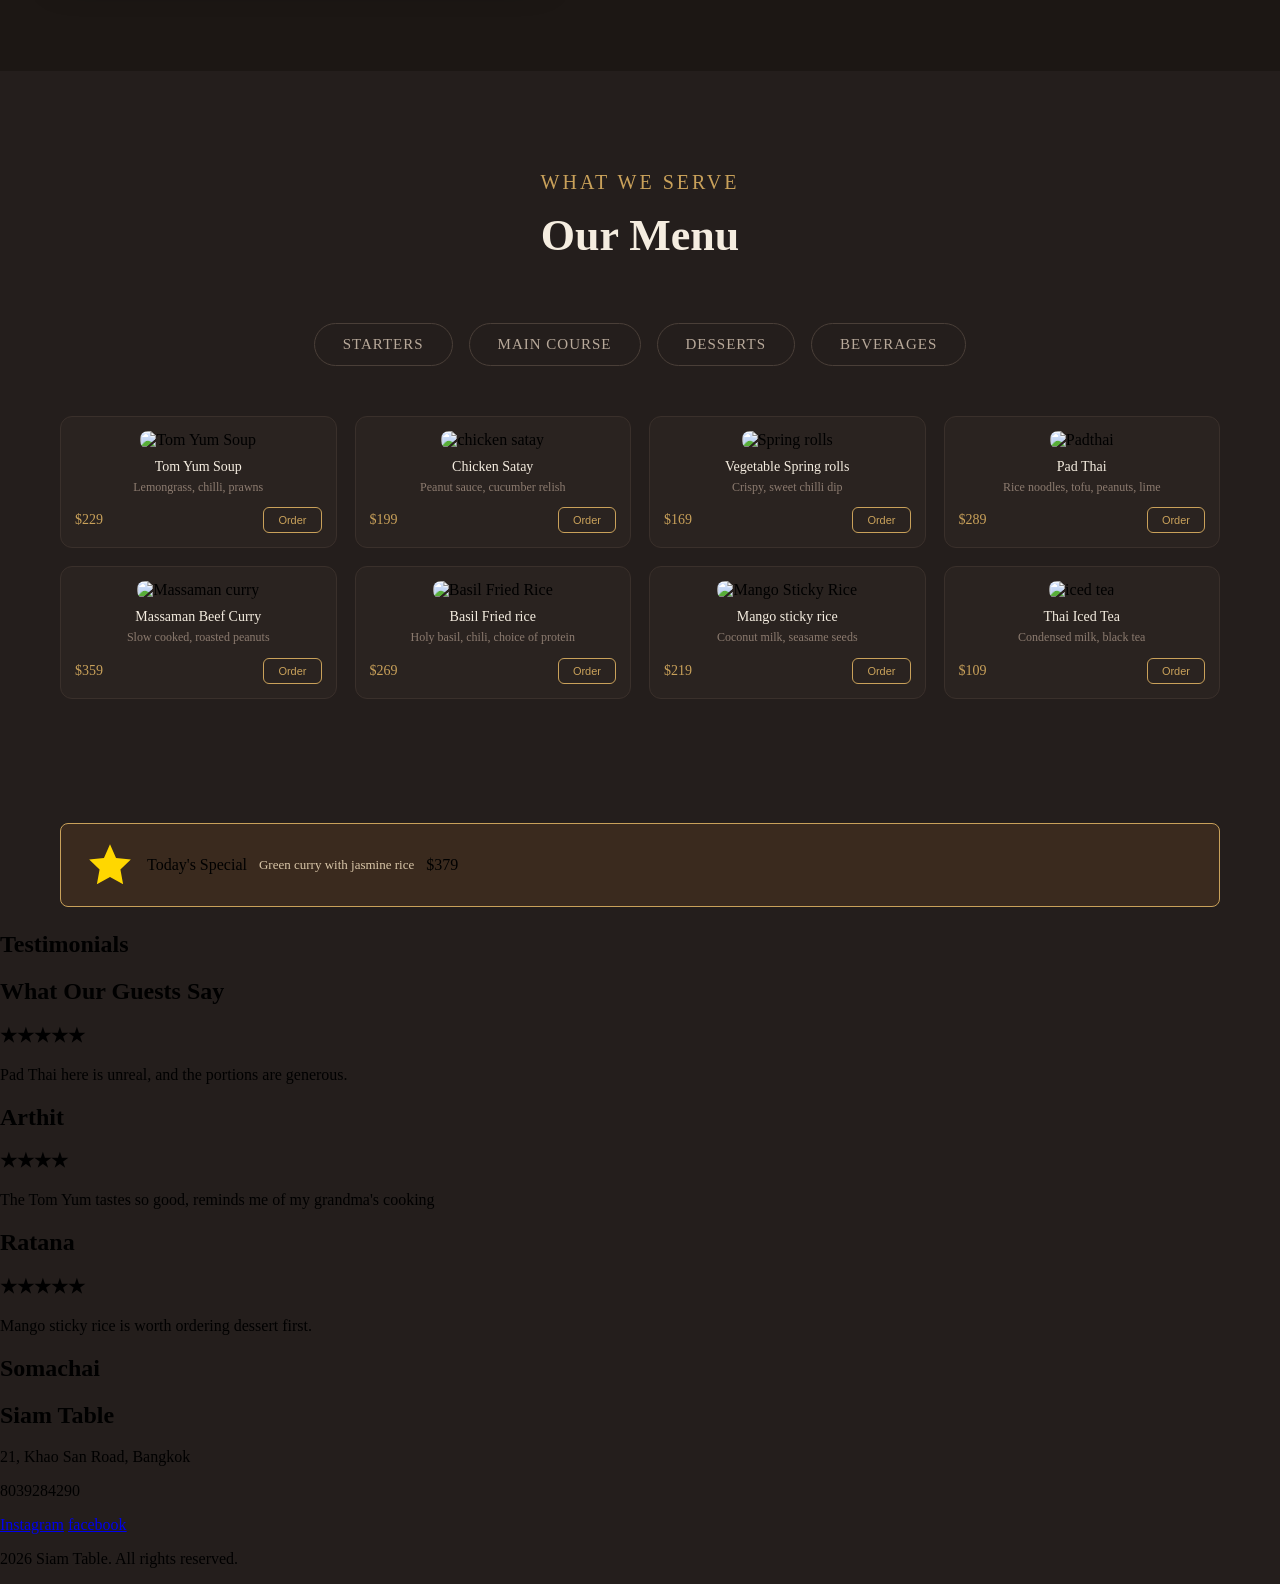
==== commit 0792ea00: "Update index.html" ====
--- a/index.html
+++ b/index.html
@@ -18,34 +18,37 @@
 
   <nav class="nav-links">
     <a href="#homepage" class="active">Home</a>
+    <a href="#Menu">Menu</a>
     <a href="#about">About</a>
-    <a href="#Menu">Menu</a>
     <a href="#contact">Contact</a>
   </nav>
 
   <button class="reserve-btn">Reserve</button>
 </header>
+<section id="discount" class="discount-section">
+    <p>15% off on orders above $999 - code SIAM14</p>
+</section>
     <section id="homepage" class="homepage-section">
     <div class="homepage-content">
-       <h2>Authentic Thai Kitchen</h2>
+    <h2>Authentic Thai Kitchen</h2>
     <h1>Siam Table</h1>
     <p>Bold Flavours, fresh herbs, made from scratch -
-         every dish, every day.</p>
+        every dish, every day.</p>
     <div class="CTA-buttons">
     <button class="View">View Menu</button>
     <button class="reservation">Reserve a Table</button>
     </div>
-        <div class="homepage-stats">
+    
+    <div class="homepage-stats">
     <div><strong>15+</strong><span>Years</span></div>
     <div><strong>40+</strong><span>Signature Dishes</span></div>
     <div><strong>4.9★</strong><span>Rating</span></div>
     </div>
     </div>
-    </div>
     <div class="homepage-image">
     <img src="Padthai.jpg" alt="PadThai" class="Padthai-img">
     </div>
-   </section>
+    </section>
 
    <section id="about" class="about-section">
     <div class="about-image">
@@ -63,24 +66,21 @@
     <p>
       From our kitchen to your table, we bring the same warmth and spice
       that's been the heart of Thai cooking for generations.
-        
     </p>
-        <button class="history">View Gallery</button>
-
-   
+
+    
   </div>
 </section>
     </div>
    </section>
 
-
 <section id="Menu" class="Menu-section">
-
-    <div class="menu-heading">
+    
+  <div class="menu-heading">
         <h2>What We Serve</h2>
         <h1>Our Menu</h1>
     </div>
-    
+
     <div class="menu-tabs">
     <button>Starters</button>
     <button>Main course</button>
@@ -171,20 +171,23 @@
     </div>
 
 </section>
-    <section id="specials" class="specials-section">
+<section id="specials" class="specials-section">
      <svg width="50" height="50" viewBox="0 0 24 24" fill="gold" xmlns="http://www.w3.org/2000/svg">
   <path d="M12 2L14.9 8.6L22 9.3L17 14.1L18.3 21.2L12 17.8L5.7 21.2L7 14.1L2 9.3L9.1 8.6L12 2Z"/>
 </svg>
-<h2>Today's special</h2>
+<span class="specials-label">Today's Special</span>
 <h2>Green curry with jasmine rice</h2>
-<h2>$379</h2>
-</section>
-
-<section id="discount" class="discount-section">
-    <p>15% off on orders above $999 - code SIAM14</p>
-</section>
+<span class="specials-price">$379</span>
+</section>
+
 
 <section id="reviews" class="review-section">
+     <div class="review-heading">
+        <h2 class="review">Testimonials</h2>
+        <h1>What Our Guests Say</h1>
+    </div>
+    <div class="review-cards">
+    
     <article class="review-card">
         <h3>★★★★★</h3>
         <p>Pad Thai here is unreal, and the portions are generous.</p>
@@ -200,22 +203,22 @@
         <p>Mango sticky rice is worth ordering dessert first.</p>
         <h2>Somachai</h2>
 </article>
+</div>
 </section>
 
 <section id="contact" class="contact-section">
     <footer class="site-footer">
-    <div class="footer-contact">
-    
-    <h2>Siam Table</h2>
-    <p>21, Khao San Road, Bangkok</p>
-    <p>8039284290</p>
-    </div>
-    <div class="footer-socials">
-
-    </div>
+        <div class="footer-contact">
+            <h2>Siam Table</h2>
+            <p>21, Khao San Road, Bangkok</p>
+            <p>8039284290</p>
+        </div>
+        <div class="footer-socials">
+            <a href="#" aria-label="Instagram">Instagram</a>
+            <a href="#" aria-label="Facebook">facebook</a>
+        </div>
     </footer>
-</section>
-
-<p class="footer-copyright">2026 Siam Table. All rights reserved.</p>
+    <p class="footer-copyright">2026 Siam Table. All rights reserved.</p>
+</section>
 </body>
 </html>
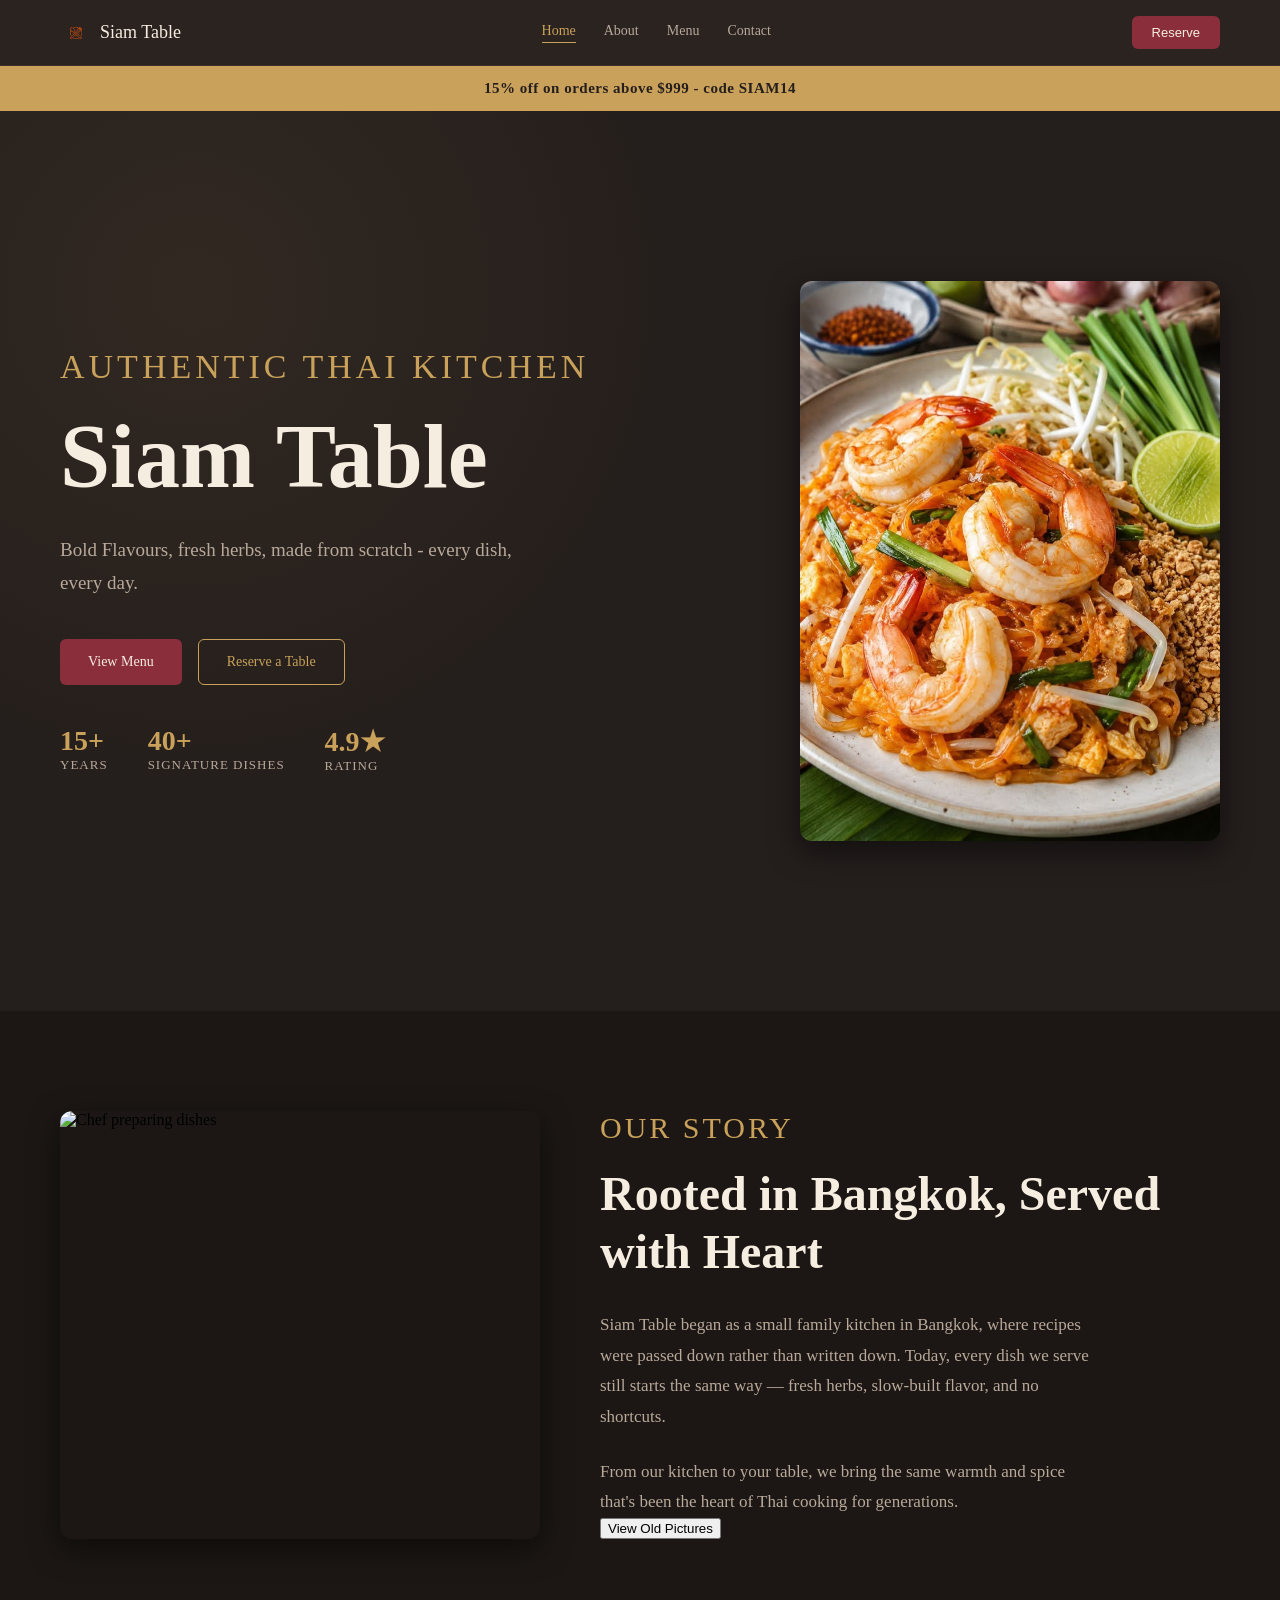
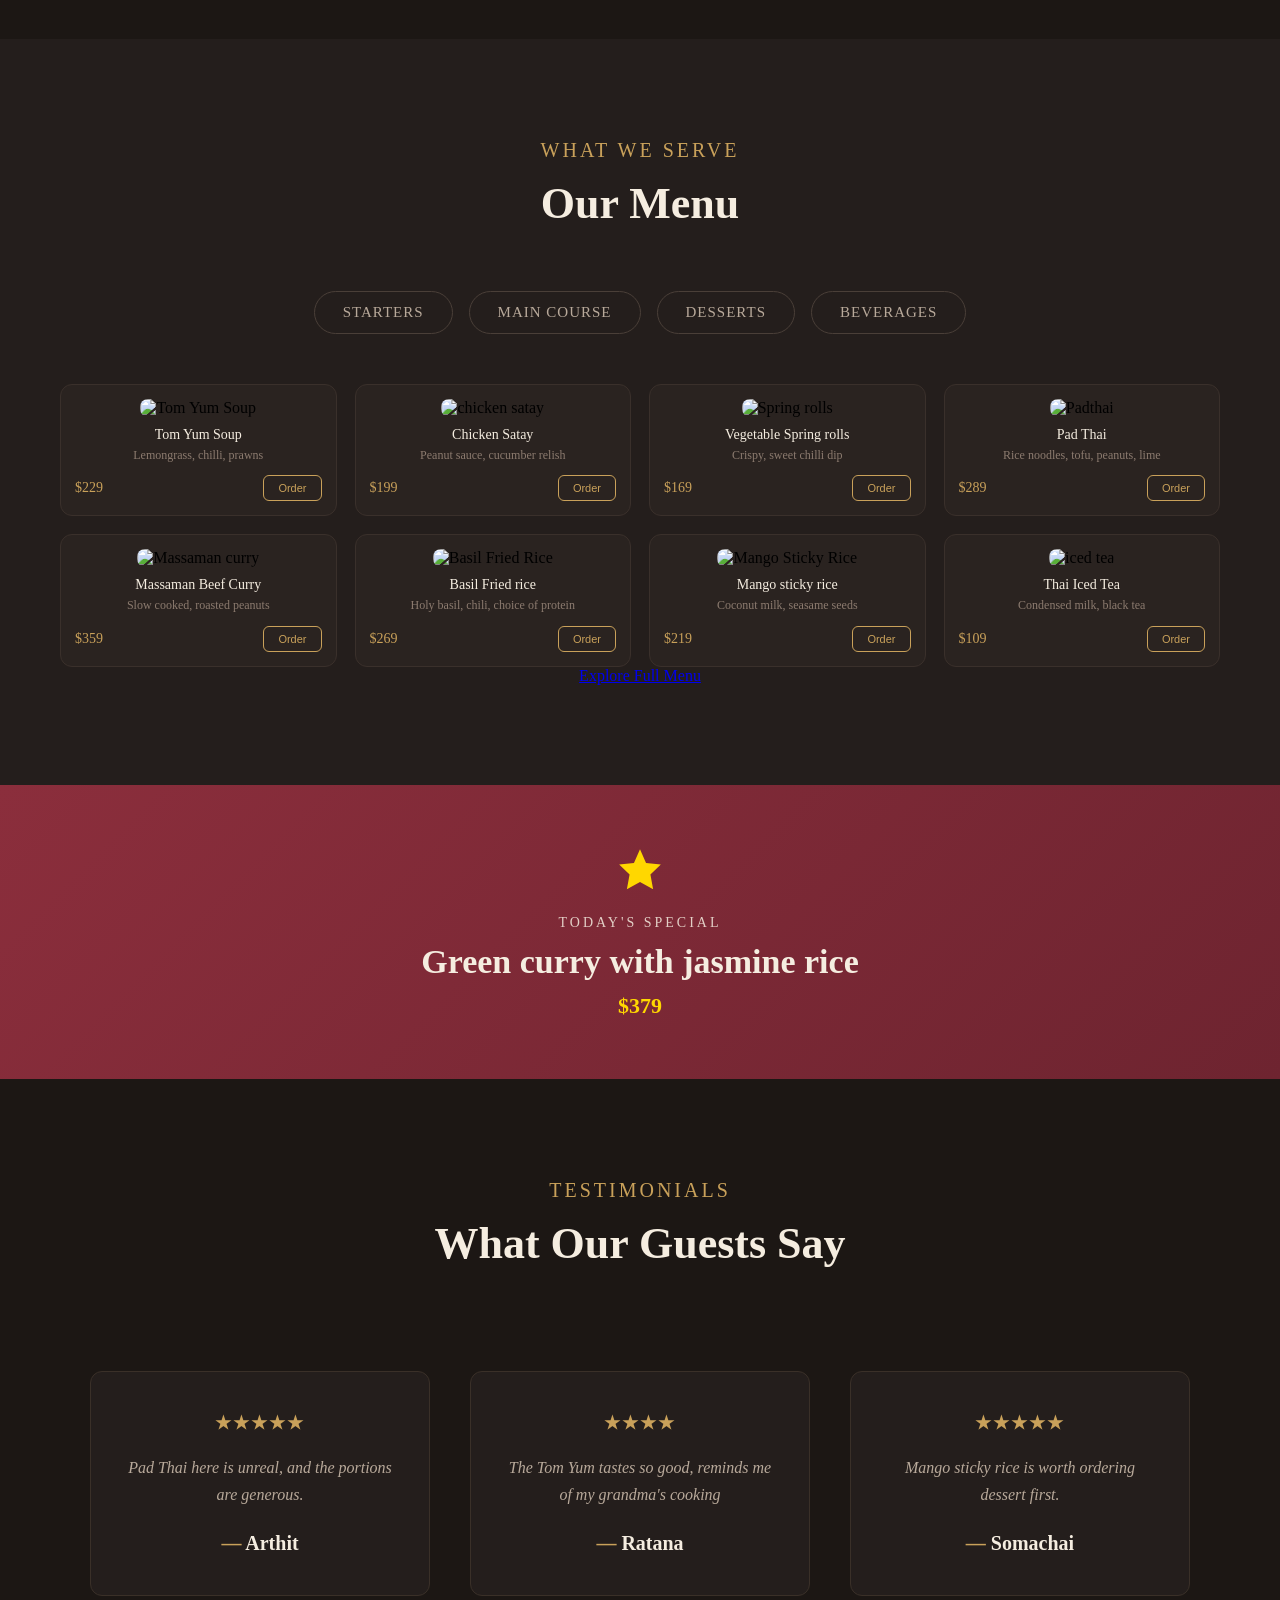
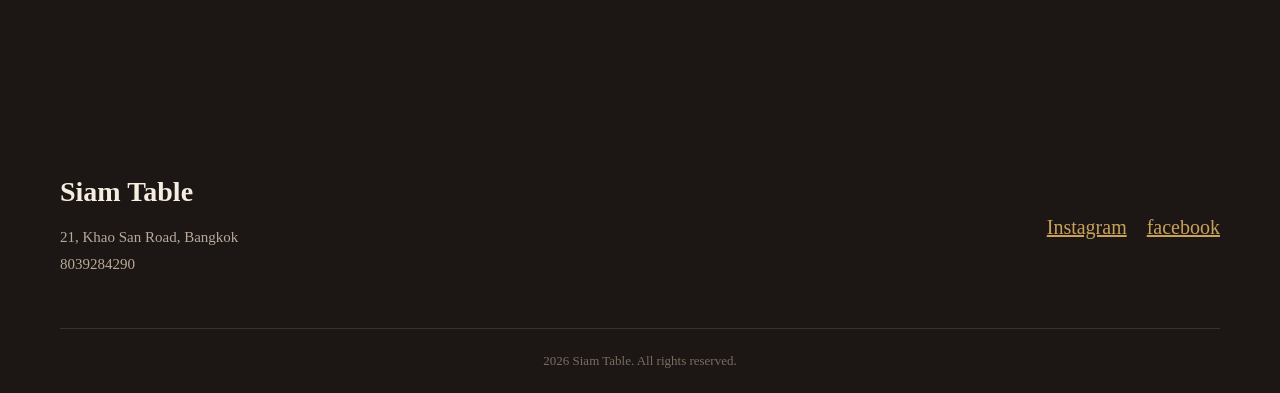
==== commit 810984da: "Update index.html" ====
--- a/index.html
+++ b/index.html
@@ -18,8 +18,9 @@
 
   <nav class="nav-links">
     <a href="#homepage" class="active">Home</a>
-    <a href="#Menu">Menu</a>
-    <a href="#about">About</a>
+   <a href="#about">About</a>
+      <a href="#Menu">Menu</a>
+    
     <a href="#contact">Contact</a>
   </nav>
 
@@ -67,7 +68,7 @@
       From our kitchen to your table, we bring the same warmth and spice
       that's been the heart of Thai cooking for generations.
     </p>
-
+<button class="view-old-pics">View Old Pictures</button>
     
   </div>
 </section>
@@ -169,7 +170,7 @@
     </div>
 </article>
     </div>
-
+ <a href="#" class="explore-more">Explore Full Menu</a>
 </section>
 <section id="specials" class="specials-section">
      <svg width="50" height="50" viewBox="0 0 24 24" fill="gold" xmlns="http://www.w3.org/2000/svg">
--- a/style.css
+++ b/style.css
@@ -44,7 +44,8 @@
     font-family: 'Playfair Display', serif;
     color: #f5ede0;
     margin: 0 0 30px;
-   line-height: 1.05;
+  
+    line-height: 1.05;
 }
 .homepage-content p{
     font-size: 19px;
@@ -89,26 +90,8 @@
   border: 1px solid #C9A15A;
 }
 
-.history{
-  background-color: transparent;
-  color: #C9A15A;
-  border: 1px solid #C9A15A;
-  padding: 14px 28px;
-  font-size: 14px;
-  font-weight: 500;
-  border-radius: 6px;
-  cursor: pointer;
-  transition: transform 0.2s ease, box-shadow 0.2s ease;
-  font-family: inherit;
-  display: flex;
-    gap: 16px;
-    flex-wrap: wrap;
-}
-.histoty:hover {
-  background-color: #C9A15A;
-  color: #241E1C;
-}
-  .homepage-image{
+
+.homepage-image{
   flex: 1;
   min-width: 280px;
   max-width: 420px;
@@ -117,7 +100,8 @@
 }
 
 .Padthai-img{
-  width: 100%;
+    width: 100%;
+  
   height: 100%;
   object-fit: cover;
   border-radius: 12px;
@@ -146,8 +130,8 @@
 }
 .homepage-section{
     background: 
-    radial-gradient(circle at 15% 20%, rgba(201,161,90,0.08), transparent 40%),
-    #241e1c;
+      radial-gradient(circle at 15% 20%, rgba(201,161,90,0.08), transparent 40%),
+      #241e1c;
 }
 
 .about-section {
@@ -217,36 +201,39 @@
     margin-bottom: 0;
 }
 .specials-section {
-  display: flex;
-  align-items: center;
-  gap: 12px;
-  margin: 24px 60px;
-  padding: 16px 24px;
-  background-color: #3A2A1E;
-  border: 1px solid #C9A15A;
-  border-radius: 8px;
-  flex-wrap: wrap;
+    display: flex;
+    flex-direction: column;
+    align-items: center;
+    justify-content: center;
+    text-align: center;
+    background: linear-gradient(135deg, #8B2E3C, #6e2430);
+    padding: 60px 40px;
+    gap: 12px;
+}
+
+.specials-section svg {
+    margin-bottom: 8px;
+}
+
+.specials-label {
+    font-size: 14px;
+    letter-spacing: 3px;
+    text-transform: uppercase;
+    color: #f5ede0;
+    opacity: 0.85;
 }
 
 .specials-section h2 {
-  margin: 0;
-  font-weight: 500;
-}
-
-.specials-section h2:nth-of-type(1) {
-  font-size: 13px;
-  color: #D9C6A8;
-}
-
-.specials-section h2:nth-of-type(2) {
-  font-size: 16px;
-  color: #F5EDE0;
-}
-
-.specials-section h2:nth-of-type(3) {
-  font-size: 16px;
-  color: #C9A15A;
-  margin-left: auto;
+    font-family: 'Playfair Display', serif;
+    font-size: 34px;
+    color: #f5ede0;
+    margin: 0;
+}
+
+.specials-price {
+    font-size: 22px;
+    font-weight: 600;
+    color: gold;
 }
 .Menu-section {
   padding: 40px 60px;
@@ -458,21 +445,23 @@
   }
 }
 .discount-section {
-  display: flex;
-  align-items: center;
-  gap: 12px;
-  margin: 24px 60px;
-  padding: 16px 24px;
-  background-color: #780202;
-  border-radius: 8px;
-  flex-wrap: wrap;
-}
-
-.discount-section p{
-  margin: 0;
-  font-weight: 500;
-}
-
+    background-color: #c9a15a;
+    text-align: center;
+    padding: 14px 20px;
+}
+
+.discount-section p {
+    margin: 0;
+    color: #241e1c;
+    font-size: 15px;
+    font-weight: 600;
+    letter-spacing: 0.5px;
+}
+.discount-section {
+    position: sticky;
+    top: 0;
+    z-index: 10;
+}
 .Menu-section {
     background-color: #241e1c;
     padding: 100px 60px;
@@ -533,3 +522,145 @@
     margin: 0;
     line-height: 1.2;
 }
+
+.review-section {
+    display: flex;
+    justify-content: center;
+    gap: 40px;
+    flex-wrap: wrap;
+    background-color: #1c1714;
+    padding: 100px 60px;
+}
+
+.review-card {
+    background-color: #241e1c;
+    border: 1px solid #3a3028;
+    border-radius: 12px;
+    padding: 40px 32px;
+    max-width: 340px;
+    flex: 1;
+    min-width: 260px;
+    text-align: center;
+    transition: transform 0.3s ease, box-shadow 0.3s ease;
+}
+
+.review-card:hover {
+    transform: translateY(-6px);
+    box-shadow: 0 12px 30px rgba(0, 0, 0, 0.4);
+}
+
+.review-card h3 {
+    color: #c9a15a;
+    font-size: 18px;
+    letter-spacing: 2px;
+    margin: 0 0 20px;
+}
+
+.review-card p {
+    color: #b8a99a;
+    font-size: 16px;
+    line-height: 1.7;
+    margin: 0 0 24px;
+    font-style: italic;
+}
+
+.review-card h2 {
+    font-family: 'Playfair Display', serif;
+    color: #f5ede0;
+    font-size: 20px;
+    font-weight: 600;
+    margin: 0;
+}
+
+.review-card h2::before {
+    content: "— ";
+    color: #c9a15a;
+}
+.review-section {
+    display: flex;
+    flex-direction: column;
+    align-items: center;
+}
+
+.review-heading {
+    text-align: center;
+    margin-bottom: 60px;
+}
+
+.review-heading .review{
+    font-size: 20px;
+    letter-spacing: 3px;
+    text-transform: uppercase;
+    color: #c9a15a;
+    font-weight: 500;
+    margin: 0 0 16px;
+}
+
+.review-heading h1 {
+    font-size: 44px;
+    font-weight: 700;
+    font-family: 'Playfair Display', serif;
+    color: #f5ede0;
+    margin: 0;
+    line-height: 1.2;
+}
+
+.review-cards {
+    display: flex;
+    justify-content: center;
+    gap: 40px;
+    flex-wrap: wrap;
+    width: 100%;
+}
+.contact-section {
+    background-color: #1c1714;
+    padding: 80px 60px 0;
+}
+
+.site-footer {
+    display: flex;
+    justify-content: space-between;
+    align-items: center;
+    flex-wrap: wrap;
+    gap: 30px;
+    padding-bottom: 50px;
+    border-bottom: 1px solid #3a3028;
+}
+
+.footer-contact h2 {
+    font-family: 'Playfair Display', serif;
+    font-size: 28px;
+    color: #f5ede0;
+    margin: 0 0 16px;
+}
+
+.footer-contact p {
+    color: #b8a99a;
+    font-size: 15px;
+    line-height: 1.8;
+    margin: 0;
+}
+
+.footer-socials {
+    display: flex;
+    gap: 20px;
+}
+
+.footer-socials a {
+    color: #c9a15a;
+    font-size: 20px;
+    transition: color 0.3s ease;
+}
+
+.footer-socials a:hover {
+    color: #f5ede0;
+}
+
+.footer-copyright {
+    text-align: center;
+    color: #7a6d61;
+    font-size: 13px;
+    padding: 24px 0;
+    background-color: #1c1714;
+    margin: 0;
+}
